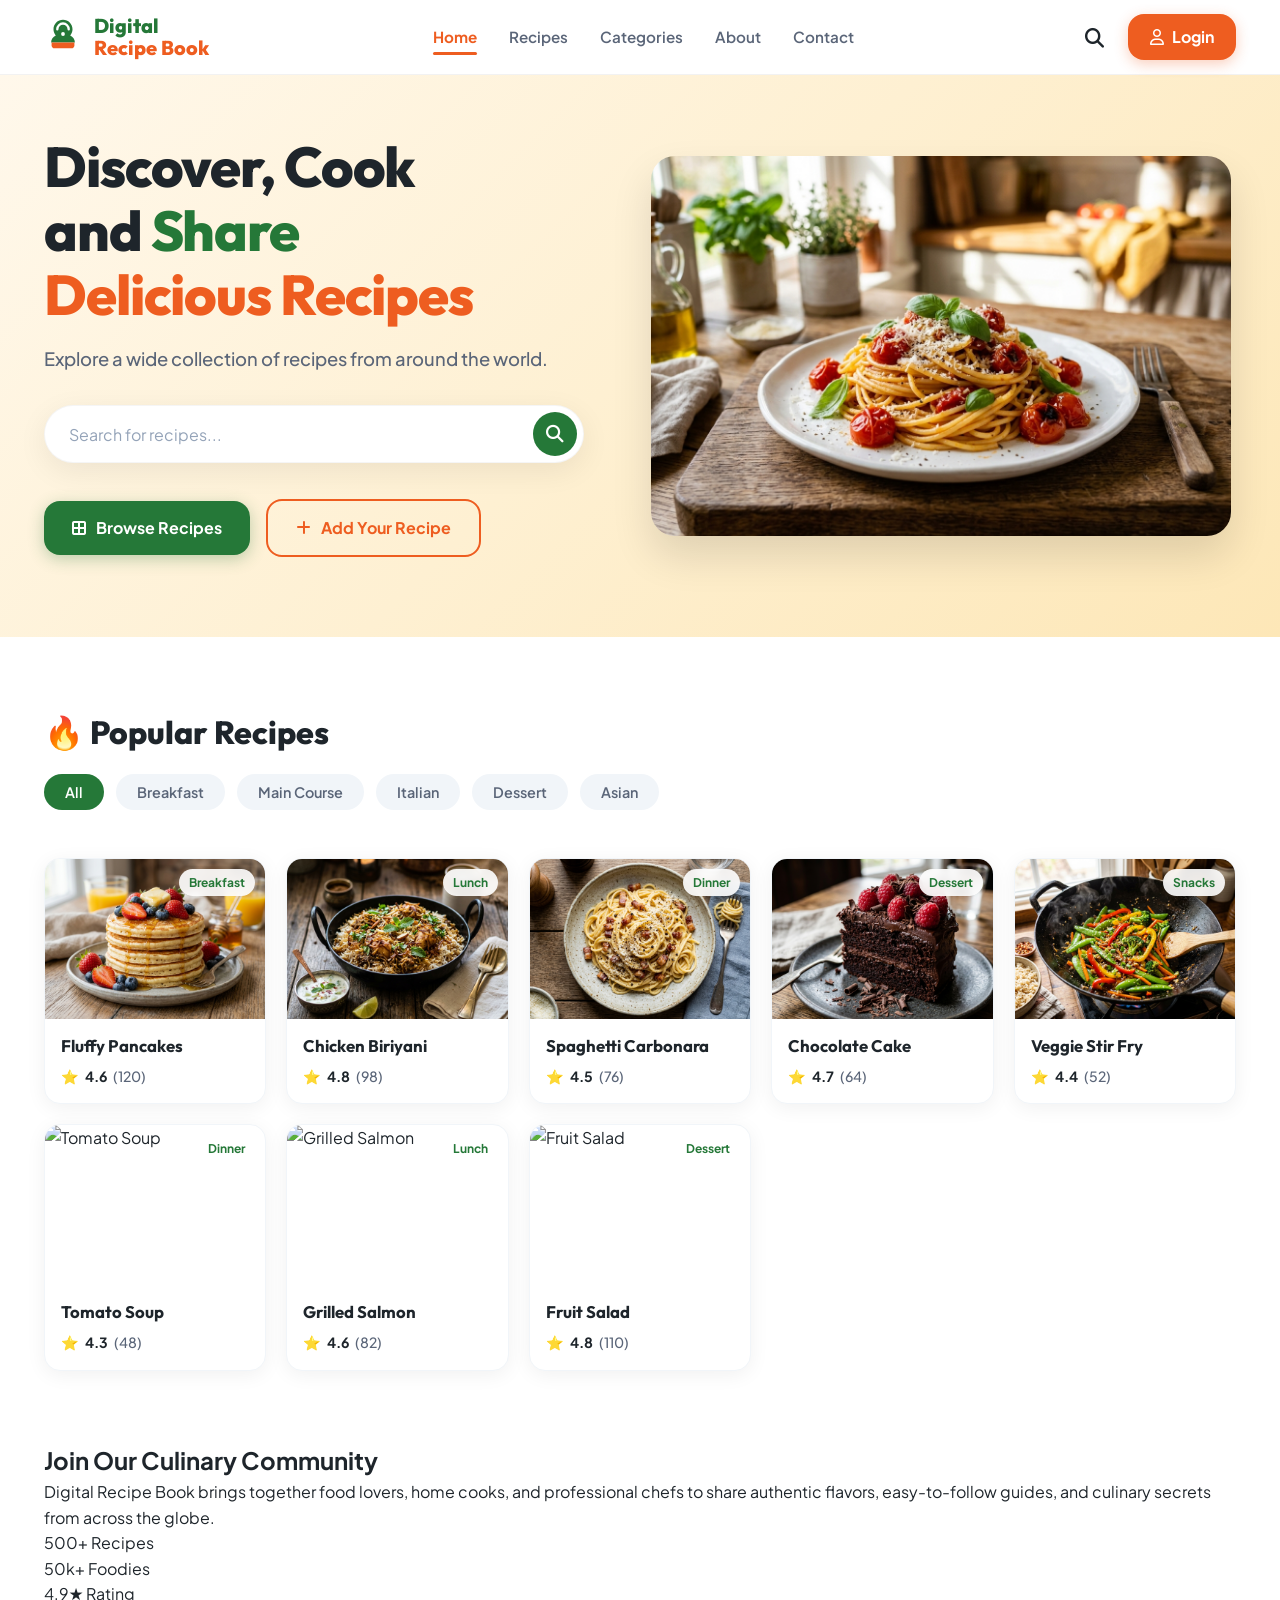
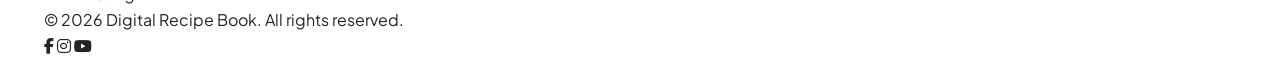
==== index.html @ 3259307a "Add recipe page" ====
<!DOCTYPE html>
<html lang="en">
<head>
    <meta charset="UTF-8">
    <meta name="viewport" content="width=device-width, initial-scale=1.0">
    <title>Digital Recipe Book - Discover, Cook & Share Recipes</title>
    
    <!-- 1. Google Fonts -->
    <link rel="preconnect" href="https://fonts.googleapis.com">
    <link rel="preconnect" href="https://fonts.gstatic.com" crossorigin>
    <link href="https://fonts.googleapis.com/css2?family=Plus+Jakarta+Sans:wght@400;600;700;800&family=Outfit:wght@600;700;800&display=swap" rel="stylesheet">
    
    <!-- 2. Font Awesome Icons -->
    <link rel="stylesheet" href="https://cdnjs.cloudflare.com/ajax/libs/font-awesome/6.4.0/css/all.min.css">
    
    <!-- 3. Stylesheet -->
    <link rel="stylesheet" href="assets/css/style.css">
    <link rel="stylesheet" href="styles.css">
</head>
<body>

    <!-- ========================================== -->
    <!-- 1. HEADER & NAVIGATION BAR               -->
    <!-- ========================================== -->
    <header class="navbar">
        <div class="container nav-container">
            <!-- Brand Logo -->
            <a href="index.html" class="brand-logo">
                <div class="logo-icon">
                    <svg viewBox="0 0 40 40" fill="none" width="38" height="38" xmlns="http://www.w3.org/2000/svg">
                        <path d="M20 5C14.4772 5 10 9.47715 10 15C10 17.5 10.9 19.8 12.4 21.5C9.5 22.8 7.5 25.6 7.5 29H32.5C32.5 25.6 30.5 22.8 27.6 21.5C29.1 19.8 30 17.5 30 15C30 9.47715 25.5228 5 20 5Z" fill="#257838"/>
                        <path d="M8 29H32V32C32 33.6569 30.6569 35 29 35H11C9.34315 35 8 33.6569 8 32V29Z" fill="#EE5D20"/>
                        <path d="M14 15C14 11.6863 16.6863 9 20 9C23.3137 9 26 11.6863 26 15" stroke="white" stroke-width="2.5" stroke-linecap="round"/>
                        <circle cx="20" cy="20" r="2" fill="white"/>
                    </svg>
                </div>
                <div class="logo-text">
                    <span class="text-green">Digital</span>
                    <span class="text-orange">Recipe Book</span>
                </div>
            </a>

            <!-- Navigation Links -->
            <nav class="nav-links" id="navLinks">
                <a href="index.html" class="nav-link active">Home</a>
                <a href="recipes.html" class="nav-link">Recipes</a>
                <a href="recipes.html" class="nav-link">Categories</a>
                <a href="about.html" class="nav-link">About</a>
                <a href="contact.html" class="nav-link">Contact</a>
            </nav>

            <!-- Navigation Buttons -->
            <div class="nav-actions">
                <button class="search-trigger-btn" id="searchTriggerBtn" title="Search">
                    <i class="fa-solid fa-magnifying-glass"></i>
                </button>
                <a href="login.html" class="login-btn" id="loginBtn">
                    <i class="fa-regular fa-user"></i>
                    <span>Login</span>
                </a>
            </div>
        </div>
    </header>

    <!-- ========================================== -->
    <!-- 2. HERO SECTION                           -->
    <!-- ========================================== -->
    <section class="hero-section" id="home">
        <div class="container hero-container">
            <!-- Left Content Area -->
            <div class="hero-content">
                <h1 class="hero-title">
                    Discover, Cook<br>
                    and <span class="highlight-green">Share</span><br>
                    <span class="highlight-orange">Delicious Recipes</span>
                </h1>
                <p class="hero-subtitle">
                    Explore a wide collection of recipes from around the world.
                </p>

                <!-- Search Input Capsule -->
                <div class="hero-search-box">
                    <input type="text" id="heroSearchInput" placeholder="Search for recipes...">
                    <button id="heroSearchBtn" aria-label="Search">
                        <i class="fa-solid fa-magnifying-glass"></i>
                    </button>
                </div>

                <!-- Call to Action Buttons -->
                <div class="hero-cta-group">
                    <a href="recipes.html" class="btn btn-primary" id="browseRecipesBtn">
                        <i class="fa-solid fa-border-all"></i>
                        <span>Browse Recipes</span>
                    </a>
                    <a href="add-recipe.html" class="btn btn-outline" id="addRecipeBtn">
                        <i class="fa-solid fa-plus"></i>
                        <span>Add Your Recipe</span>
                    </a>
                </div>
            </div>

            <!-- Right Food Image -->
            <div class="hero-image-wrapper">
                <div class="hero-image-card">
                    <img src="assets/images/hero_pasta_dish.jpg" 
                         onerror="this.onerror=null; this.src='https://images.unsplash.com/photo-1495521821757-a1efb6729352?q=80&w=1000&auto=format&fit=crop';" 
                         alt="Spaghetti Pasta" 
                         class="hero-img">
                </div>
            </div>
        </div>
    </section>

    <!-- ========================================== -->
    <!-- 3. POPULAR RECIPES GRID SECTION           -->
    <!-- ========================================== -->
    <section class="popular-recipes-section" id="recipes">
        <div class="container">
            <div class="section-header">
                <h2 class="section-title">🔥 Popular Recipes</h2>
                
                <!-- Category Filter Pills -->
                <div class="category-filters" id="categoryFilters">
                    <button class="filter-chip active" data-category="all">All</button>
                    <button class="filter-chip" data-category="Breakfast">Breakfast</button>
                    <button class="filter-chip" data-category="Main Course">Main Course</button>
                    <button class="filter-chip" data-category="Italian">Italian</button>
                    <button class="filter-chip" data-category="Dessert">Dessert</button>
                    <button class="filter-chip" data-category="Asian">Asian</button>
                </div>
            </div>

            <!-- Dynamic Recipe Cards Grid (Populated by app.js) -->
            <div class="recipes-grid" id="recipesGrid">
                <!-- Cards render here via JavaScript -->
            </div>
        </div>
    </section>

    <!-- ========================================== -->
    <!-- 4. ABOUT SECTION                           -->
    <!-- ========================================== -->
    <section class="about-section" id="about">
        <div class="container about-container">
            <h2>Join Our Culinary Community</h2>
            <p>Digital Recipe Book brings together food lovers, home cooks, and professional chefs to share authentic flavors, easy-to-follow guides, and culinary secrets from across the globe.</p>
            <div class="stats-row">
                <div class="stat-item">
                    <span class="stat-num">500+</span>
                    <span class="stat-label">Recipes</span>
                </div>
                <div class="stat-item">
                    <span class="stat-num">50k+</span>
                    <span class="stat-label">Foodies</span>
                </div>
                <div class="stat-item">
                    <span class="stat-num">4.9★</span>
                    <span class="stat-label">Rating</span>
                </div>
            </div>
        </div>
    </section>

    <!-- ========================================== -->
    <!-- 5. FOOTER SECTION                         -->
    <!-- ========================================== -->
    <footer class="footer" id="contact">
        <div class="container footer-container">
            <div class="copyright-text">
                &copy; 2026 Digital Recipe Book. All rights reserved.
            </div>
            <div class="social-links">
                <a href="#" aria-label="Facebook"><i class="fa-brands fa-facebook-f"></i></a>
                <a href="#" aria-label="Instagram"><i class="fa-brands fa-instagram"></i></a>
                <a href="#" aria-label="YouTube"><i class="fa-brands fa-youtube"></i></a>
            </div>
        </div>
    </footer>

    <!-- ========================================== -->
    <!-- 6. MODALS (POPUP WINDOWS)                 -->
    <!-- ========================================== -->
    <!-- Recipe Details Popup Modal -->
    <div class="modal-overlay" id="recipeModal">
        <div class="modal-content recipe-detail-modal">
            <button class="modal-close" id="closeRecipeModal">&times;</button>
            <div class="recipe-detail-body" id="recipeDetailBody"></div>
        </div>
    </div>

    <!-- Toast Notification Message -->
    <div class="toast" id="toast"></div>

    <!-- JavaScript File -->
    <script src="app.js"></script>
</body>
</html>
---- assets/css/style.css ----
/* ==========================================================================
   Digital Recipe Book - Master Stylesheet
   ========================================================================== */

/* Design Tokens & CSS Variables */
:root {
    --primary-green: #257838;
    --primary-green-hover: #1e622d;
    --primary-orange: #ee5d20;
    --primary-orange-hover: #d84c12;
    --text-dark: #1e252b;
    --text-muted: #5a6578;
    --bg-hero: linear-gradient(135deg, #fff8eb 0%, #fef0d2 50%, #fde7b7 100%);
    --bg-light: #f8faf9;
    --card-bg: #ffffff;
    --star-gold: #ffb800;
    --radius-sm: 8px;
    --radius-md: 16px;
    --radius-lg: 24px;
    --radius-pill: 9999px;
    --shadow-sm: 0 4px 12px rgba(0, 0, 0, 0.05);
    --shadow-md: 0 10px 25px rgba(0, 0, 0, 0.08);
    --shadow-lg: 0 20px 40px rgba(0, 0, 0, 0.12);
    --transition: all 0.3s cubic-bezier(0.4, 0, 0.2, 1);
    --font-heading: 'Outfit', sans-serif;
    --font-body: 'Plus Jakarta Sans', sans-serif;
}

/* Reset & Global Base Styles */
* {
    margin: 0;
    padding: 0;
    box-sizing: border-box;
}

html {
    scroll-behavior: smooth;
}

body {
    font-family: var(--font-body);
    background-color: var(--card-bg);
    color: var(--text-dark);
    line-height: 1.6;
    overflow-x: hidden;
}

.container {
    max-width: 1240px;
    margin: 0 auto;
    padding: 0 24px;
}

a {
    text-decoration: none;
    color: inherit;
    transition: var(--transition);
}

button {
    cursor: pointer;
    border: none;
    outline: none;
    font-family: inherit;
    transition: var(--transition);
}

/* Utility Color Classes */
.text-green { color: var(--primary-green); }
.text-orange { color: var(--primary-orange); }
.text-green-bold { color: var(--primary-green); font-weight: 800; }
.text-orange-bold { color: var(--primary-orange); font-weight: 800; }
.highlight-green { color: var(--primary-green); font-weight: 800; }
.highlight-orange { color: var(--primary-orange); font-weight: 800; }

/* ==========================================================================
   Navbar
   ========================================================================== */
.navbar {
    position: sticky;
    top: 0;
    background-color: rgba(255, 255, 255, 0.95);
    backdrop-filter: blur(12px);
    z-index: 1000;
    border-bottom: 1px solid rgba(0, 0, 0, 0.05);
    padding: 14px 0;
}

.nav-container {
    display: flex;
    align-items: center;
    justify-content: space-between;
}

.brand-logo {
    display: flex;
    align-items: center;
    gap: 12px;
}

.logo-icon svg {
    width: 38px;
    height: 38px;
}

.logo-text {
    display: flex;
    flex-direction: column;
    font-family: var(--font-heading);
    font-size: 1.25rem;
    font-weight: 800;
    line-height: 1.1;
}

.nav-links {
    display: flex;
    align-items: center;
    gap: 32px;
}

.nav-link {
    font-weight: 600;
    font-size: 0.95rem;
    color: var(--text-muted);
    position: relative;
    padding: 6px 0;
}

.nav-link:hover {
    color: var(--primary-orange);
}

.nav-link.active {
    color: var(--primary-orange);
    font-weight: 700;
}

.nav-link.active::after {
    content: '';
    position: absolute;
    bottom: 0;
    left: 0;
    width: 100%;
    height: 3px;
    background-color: var(--primary-orange);
    border-radius: var(--radius-pill);
}

.nav-actions {
    display: flex;
    align-items: center;
    gap: 16px;
}

.search-trigger-btn {
    background: none;
    font-size: 1.2rem;
    color: var(--text-dark);
    padding: 8px;
    border-radius: 50%;
}

.search-trigger-btn:hover {
    color: var(--primary-orange);
    background-color: rgba(238, 93, 32, 0.08);
}

.login-btn {
    display: flex;
    align-items: center;
    gap: 8px;
    background-color: var(--primary-orange);
    color: white;
    font-weight: 700;
    padding: 10px 22px;
    border-radius: var(--radius-md);
    box-shadow: 0 4px 14px rgba(238, 93, 32, 0.3);
}

.login-btn:hover {
    background-color: var(--primary-orange-hover);
    transform: translateY(-2px);
    box-shadow: 0 6px 18px rgba(238, 93, 32, 0.4);
}

.login-outline-btn {
    display: inline-flex;
    align-items: center;
    gap: 8px;
    background-color: transparent;
    color: var(--primary-green);
    border: 2px solid var(--primary-green);
    font-weight: 700;
    padding: 8px 20px;
    border-radius: var(--radius-pill);
    transition: var(--transition);
}

.login-outline-btn:hover {
    background-color: var(--primary-green);
    color: white;
}

.mobile-menu-toggle {
    display: none;
    background: none;
    font-size: 1.4rem;
    color: var(--text-dark);
}

/* ==========================================================================
   Hero Section
   ========================================================================== */
.hero-section {
    position: relative;
    background: var(--bg-hero);
    padding: 60px 0 80px;
    overflow: hidden;
}

.hero-bg-decorations .decor-leaf {
    position: absolute;
    font-size: 2rem;
    opacity: 0.25;
    user-select: none;
    pointer-events: none;
    animation: float 6s ease-in-out infinite alternate;
}

.decor-1 { top: 15%; left: 3%; animation-delay: 0s; }
.decor-2 { bottom: 10%; left: 45%; animation-delay: 2s; }
.decor-3 { top: 20%; right: 5%; animation-delay: 4s; }

@keyframes float {
    0% { transform: translateY(0px) rotate(0deg); }
    100% { transform: translateY(-15px) rotate(12deg); }
}

.hero-container {
    display: grid;
    grid-template-columns: 1fr 1.05fr;
    gap: 40px;
    align-items: center;
}

.hero-content {
    max-width: 540px;
}

.hero-title {
    font-family: var(--font-heading);
    font-size: 3.5rem;
    font-weight: 800;
    line-height: 1.15;
    color: var(--text-dark);
    margin-bottom: 16px;
    letter-spacing: -0.02em;
}

.hero-subtitle {
    font-size: 1.15rem;
    color: var(--text-muted);
    margin-bottom: 32px;
    font-weight: 500;
}

/* Search Box Capsule */
.hero-search-box {
    position: relative;
    display: flex;
    align-items: center;
    background: #ffffff;
    border-radius: var(--radius-pill);
    padding: 6px 6px 6px 24px;
    box-shadow: 0 8px 30px rgba(0, 0, 0, 0.07);
    margin-bottom: 36px;
    border: 1px solid rgba(0,0,0,0.04);
}

.hero-search-box input {
    width: 100%;
    border: none;
    outline: none;
    font-size: 1rem;
    font-family: inherit;
    color: var(--text-dark);
    background: transparent;
}

.hero-search-box input::placeholder {
    color: #94a3b8;
}

.hero-search-box button {
    background-color: var(--primary-green);
    color: white;
    width: 44px;
    height: 44px;
    border-radius: 50%;
    display: flex;
    align-items: center;
    justify-content: center;
    font-size: 1.1rem;
    flex-shrink: 0;
}

.hero-search-box button:hover {
    background-color: var(--primary-green-hover);
    transform: scale(1.05);
}

/* Hero CTA Buttons */
.hero-cta-group {
    display: flex;
    align-items: center;
    gap: 16px;
    flex-wrap: wrap;
}

.btn {
    display: inline-flex;
    align-items: center;
    gap: 10px;
    padding: 14px 28px;
    border-radius: var(--radius-md);
    font-weight: 700;
    font-size: 1rem;
    transition: var(--transition);
}

.btn-primary {
    background-color: var(--primary-green);
    color: white;
    box-shadow: 0 4px 16px rgba(37, 120, 56, 0.3);
}

.btn-primary:hover {
    background-color: var(--primary-green-hover);
    transform: translateY(-2px);
    box-shadow: 0 6px 20px rgba(37, 120, 56, 0.4);
}

.btn-outline {
    background-color: transparent;
    color: var(--primary-orange);
    border: 2px solid var(--primary-orange);
}

.btn-outline:hover {
    background-color: var(--primary-orange);
    color: white;
    transform: translateY(-2px);
}

/* Hero Image Card */
.hero-image-wrapper {
    position: relative;
    display: flex;
    justify-content: center;
    align-items: center;
}

.hero-image-card {
    position: relative;
    width: 100%;
    max-width: 580px;
    border-radius: var(--radius-lg);
    overflow: hidden;
    box-shadow: var(--shadow-lg);
    transition: var(--transition);
}

.hero-image-card:hover {
    transform: translateY(-6px);
}

.hero-img {
    width: 100%;
    height: 380px;
    object-fit: cover;
    display: block;
}

/* ==========================================================================
   Popular Recipes Section
   ========================================================================== */
.popular-recipes-section {
    padding: 70px 0;
    background-color: #ffffff;
}

.section-header {
    display: flex;
    flex-direction: column;
    gap: 16px;
    margin-bottom: 40px;
}

.section-title {
    font-family: var(--font-heading);
    font-size: 2rem;
    font-weight: 800;
    color: var(--text-dark);
}

.category-filters {
    display: flex;
    align-items: center;
    gap: 12px;
    overflow-x: auto;
    padding-bottom: 8px;
    scrollbar-width: none;
}

.category-filters::-webkit-scrollbar {
    display: none;
}

.filter-chip {
    padding: 8px 20px;
    border-radius: var(--radius-pill);
    background-color: #f1f5f9;
    color: var(--text-muted);
    font-weight: 600;
    font-size: 0.9rem;
    white-space: nowrap;
    border: 1px solid transparent;
}

.filter-chip:hover {
    background-color: #e2e8f0;
    color: var(--text-dark);
}

.filter-chip.active {
    background-color: var(--primary-green);
    color: white;
}

/* Recipes Grid Layout */
.recipes-grid {
    display: grid;
    grid-template-columns: repeat(5, 1fr);
    gap: 20px;
}

@media (max-width: 1200px) {
    .recipes-grid {
        grid-template-columns: repeat(3, 1fr);
    }
}

@media (max-width: 768px) {
    .recipes-grid {
        grid-template-columns: repeat(2, 1fr);
    }
}

@media (max-width: 480px) {
    .recipes-grid {
        grid-template-columns: 1fr;
    }
}

/* Recipe Card Styling */
.recipe-card {
    background-color: #ffffff;
    border-radius: var(--radius-md);
    overflow: hidden;
    box-shadow: 0 4px 20px rgba(0, 0, 0, 0.06);
    border: 1px solid #f1f5f9;
    transition: var(--transition);
    cursor: pointer;
    display: flex;
    flex-direction: column;
}

.recipe-card:hover {
    transform: translateY(-6px);
    box-shadow: 0 12px 30px rgba(0, 0, 0, 0.12);
}

.card-img-container {
    position: relative;
    width: 100%;
    height: 160px;
    overflow: hidden;
}

.card-img {
    width: 100%;
    height: 100%;
    object-fit: cover;
    transition: transform 0.5s ease;
}

.recipe-card:hover .card-img {
    transform: scale(1.08);
}

.card-badge {
    position: absolute;
    top: 10px;
    right: 10px;
    background: rgba(255, 255, 255, 0.9);
    backdrop-filter: blur(4px);
    padding: 4px 10px;
    border-radius: var(--radius-pill);
    font-size: 0.75rem;
    font-weight: 700;
    color: var(--primary-green);
}

.card-info {
    padding: 16px;
    display: flex;
    flex-direction: column;
    justify-content: space-between;
    flex-grow: 1;
}

.card-title {
    font-family: var(--font-heading);
    font-size: 1.05rem;
    font-weight: 700;
    color: var(--text-dark);
    margin-bottom: 8px;
    line-height: 1.3;
}

.card-rating {
    display: flex;
    align-items: center;
    gap: 6px;
    font-size: 0.88rem;
    font-weight: 700;
    color: var(--text-dark);
}

.star-icon {
    color: var(--star-gold);
}

.review-count {
    color: var(--text-muted);
    font-weight: 500;
}

/* ==========================================================================
   Dedicated Login Page Styles (Exact Screenshot Fidelity)
   ========================================================================== */
.login-page-body {
    background-color: #d1d5db;
    min-height: 100vh;
    display: flex;
    flex-direction: column;
}

.login-main-section {
    flex-grow: 1;
    display: flex;
    align-items: center;
    justify-content: center;
    padding: 50px 24px;
}

.login-container-wrapper {
    max-width: 1040px;
    width: 100%;
}

.login-card-grid {
    display: grid;
    grid-template-columns: 1fr 1.05fr;
    background-color: #ffffff;
    border-radius: 28px;
    overflow: hidden;
    box-shadow: 0 25px 60px rgba(0, 0, 0, 0.15);
}

/* Left Form Card */
.login-form-card {
    background-color: #f8fafc;
    padding: 44px;
    display: flex;
    flex-direction: column;
    justify-content: center;
}

.login-illustration {
    text-align: center;
    margin-bottom: 12px;
}

.illu-svg {
    width: 120px;
    height: 90px;
}

.login-header-text {
    text-align: center;
    margin-bottom: 28px;
}

.login-header-text h2 {
    font-family: var(--font-heading);
    font-size: 1.85rem;
    font-weight: 800;
    color: var(--text-dark);
}

.login-header-text p {
    color: var(--text-muted);
    font-size: 0.92rem;
}

.auth-form {
    display: flex;
    flex-direction: column;
    gap: 18px;
}

.input-field-group {
    display: flex;
    flex-direction: column;
    gap: 6px;
}

.input-field-group label {
    font-weight: 700;
    font-size: 0.85rem;
    color: var(--text-dark);
}

.input-icon-wrapper {
    position: relative;
    display: flex;
    align-items: center;
}

.input-icon {
    position: absolute;
    left: 16px;
    color: #94a3b8;
    font-size: 0.95rem;
}

.input-icon-wrapper input {
    width: 100%;
    padding: 12px 16px 12px 44px;
    border-radius: 12px;
    border: 1px solid #e2e8f0;
    background: #ffffff;
    font-family: inherit;
    font-size: 0.92rem;
    transition: var(--transition);
}

.input-icon-wrapper input:focus {
    border-color: #00a843;
    outline: none;
    box-shadow: 0 0 0 3px rgba(0, 168, 67, 0.15);
}

.password-toggle-icon {
    position: absolute;
    right: 16px;
    color: #94a3b8;
    cursor: pointer;
}

.form-options-row {
    display: flex;
    align-items: center;
    justify-content: space-between;
    font-size: 0.88rem;
    margin-top: 4px;
}

.checkbox-container {
    display: flex;
    align-items: center;
    gap: 8px;
    cursor: pointer;
    font-weight: 600;
    color: var(--text-dark);
}

.checkbox-container input {
    accent-color: #00a843;
    width: 16px;
    height: 16px;
}

.forgot-pass-link {
    font-weight: 700;
    color: #00a843;
}

.forgot-pass-link:hover {
    text-decoration: underline;
}

.btn-green-submit {
    background-color: #00a843;
    color: white;
    font-weight: 700;
    font-size: 1rem;
    padding: 14px;
    border-radius: 12px;
    box-shadow: 0 4px 14px rgba(0, 168, 67, 0.3);
    justify-content: center;
    width: 100%;
    margin-top: 6px;
}

.btn-green-submit:hover {
    background-color: #008f39;
    transform: translateY(-2px);
    box-shadow: 0 6px 18px rgba(0, 168, 67, 0.4);
}

.auth-divider {
    position: relative;
    text-align: center;
    margin: 16px 0;
}

.auth-divider::before {
    content: '';
    position: absolute;
    top: 50%;
    left: 0;
    width: 100%;
    height: 1px;
    background-color: #cbd5e1;
}

.auth-divider span {
    position: relative;
    background-color: #f8fafc;
    padding: 0 14px;
    font-size: 0.8rem;
    color: #94a3b8;
    font-weight: 600;
}

.social-login-grid {
    display: grid;
    grid-template-columns: 1fr 1fr;
    gap: 14px;
}

.social-btn {
    display: flex;
    align-items: center;
    justify-content: center;
    gap: 10px;
    background: #ffffff;
    border: 1px solid #cbd5e1;
    border-radius: 12px;
    padding: 10px;
    font-weight: 700;
    font-size: 0.88rem;
    color: var(--text-dark);
}

.social-btn:hover {
    background: #f1f5f9;
    border-color: #94a3b8;
}

.signup-prompt {
    text-align: center;
    font-size: 0.88rem;
    color: var(--text-muted);
    margin-top: 10px;
}

.create-acc-link {
    color: #00a843;
    font-weight: 700;
    margin-left: 4px;
}

.create-acc-link:hover {
    text-decoration: underline;
}

/* Right Hero Card */
.login-hero-card {
    position: relative;
    overflow: hidden;
    display: flex;
    flex-direction: column;
    justify-content: center;
    padding: 60px 48px;
    background-color: #0d131a;
    color: white;
}

.hero-card-bg-image {
    position: absolute;
    top: 0;
    right: 0;
    width: 75%;
    height: 100%;
    background-size: cover;
    background-position: center;
    opacity: 0.85;
}

.hero-card-overlay {
    position: absolute;
    top: 0;
    left: 0;
    width: 100%;
    height: 100%;
    background: linear-gradient(90deg, #0d131a 35%, rgba(13, 19, 26, 0.7) 70%, transparent 100%);
}

.chalk-decor {
    position: absolute;
    opacity: 0.7;
    pointer-events: none;
}

.chalk-chef-hat { top: 12%; left: 8%; }
.chalk-heart { top: 28%; left: 48%; }
.chalk-whisk { bottom: 15%; left: 45%; }

.hero-card-text {
    position: relative;
    z-index: 2;
    max-width: 360px;
}

.hero-slogan {
    font-family: var(--font-heading);
    font-size: 3.6rem;
    font-weight: 800;
    line-height: 1.1;
    margin-bottom: 24px;
    letter-spacing: -0.02em;
}

.slogan-orange { color: #ee5d20; }
.slogan-green { color: #00a843; }

.hero-description {
    font-size: 1.05rem;
    line-height: 1.5;
    color: #e2e8f0;
    opacity: 0.95;
    font-weight: 500;
}

/* Footer Light */
.footer-light {
    background-color: #f1f5f9;
    border-top: 1px solid #e2e8f0;
    padding: 16px 0;
}

.footer-light-container {
    display: flex;
    align-items: center;
    justify-content: space-between;
}

.footer-brand-copy {
    display: flex;
    align-items: center;
    gap: 20px;
}

.footer-logo {
    display: flex;
    align-items: center;
    gap: 8px;
    font-family: var(--font-heading);
    font-weight: 800;
    font-size: 1.1rem;
}

.footer-copy-text {
    font-size: 0.88rem;
    color: var(--text-muted);
    font-weight: 600;
}

.social-circles-row {
    display: flex;
    align-items: center;
    gap: 14px;
}

.social-circle {
    width: 38px;
    height: 38px;
    border-radius: 50%;
    display: flex;
    align-items: center;
    justify-content: center;
    color: white;
    font-size: 1.1rem;
    transition: var(--transition);
}

.social-circle:hover {
    transform: translateY(-3px) scale(1.05);
}

.facebook-bg { background-color: #1877f2; }
.instagram-bg { background: radial-gradient(circle at 30% 107%, #fdf497 0%, #fdf497 5%, #fd5949 45%,#d6249f 60%,#285AEB 90%); }
.youtube-bg { background-color: #ff0000; }
.pinterest-bg { background-color: #bd081c; }

@media (max-width: 992px) {
    .login-card-grid {
        grid-template-columns: 1fr;
    }
    .login-hero-card {
        display: none;
    }
    .footer-light-container {
        flex-direction: column;
        gap: 12px;
        text-align: center;
    }
}

/* ==========================================================================
   Search Modal & Recipe Detail Popup
   ========================================================================== */
.modal-overlay {
    position: fixed;
    inset: 0;
    background: rgba(15, 23, 42, 0.7);
    backdrop-filter: blur(8px);
    -webkit-backdrop-filter: blur(8px);
    z-index: 99999;
    display: flex;
    align-items: flex-start;
    justify-content: center;
    padding: 70px 20px 30px;
    opacity: 0;
    visibility: hidden;
    pointer-events: none;
    transition: all 0.25s cubic-bezier(0.16, 1, 0.3, 1);
}

.modal-overlay.active {
    opacity: 1;
    visibility: visible;
    pointer-events: auto;
}

.search-modal-container {
    background: #ffffff;
    width: 100%;
    max-width: 680px;
    border-radius: 20px;
    box-shadow: 0 25px 60px -15px rgba(0, 0, 0, 0.35), 0 0 0 1px rgba(0, 0, 0, 0.05);
    overflow: hidden;
    transform: translateY(-20px) scale(0.96);
    transition: transform 0.25s cubic-bezier(0.16, 1, 0.3, 1);
    display: flex;
    flex-direction: column;
    max-height: 80vh;
}

.modal-overlay.active .search-modal-container {
    transform: translateY(0) scale(1);
}

.search-modal-header {
    display: flex;
    align-items: center;
    padding: 18px 24px;
    border-bottom: 1px solid #f1f5f9;
    gap: 14px;
    background: #ffffff;
    position: relative;
}

.search-modal-icon {
    font-size: 1.3rem;
    color: #00a843;
}

.search-modal-input {
    flex: 1;
    border: none;
    outline: none;
    font-size: 1.15rem;
    font-family: inherit;
    font-weight: 600;
    color: #1e252b;
    background: transparent;
}

.search-modal-input::placeholder {
    color: #94a3b8;
    font-weight: 500;
}

.search-modal-close-btn {
    background: #f1f5f9;
    color: #64748b;
    border: none;
    border-radius: 50%;
    width: 32px;
    height: 32px;
    display: flex;
    align-items: center;
    justify-content: center;
    font-size: 1rem;
    cursor: pointer;
    transition: all 0.2s;
}

.search-modal-close-btn:hover {
    background: #fee2e2;
    color: #ef4444;
}

.search-modal-categories {
    display: flex;
    gap: 8px;
    padding: 12px 24px;
    background: #f8fafc;
    border-bottom: 1px solid #e2e8f0;
    overflow-x: auto;
    white-space: nowrap;
}

.search-tag-chip {
    padding: 5px 14px;
    border-radius: 999px;
    font-size: 0.82rem;
    font-weight: 600;
    background: #ffffff;
    color: #475569;
    border: 1px solid #cbd5e1;
    cursor: pointer;
    transition: all 0.2s;
}

.search-tag-chip:hover, .search-tag-chip.active {
    background: #00a843;
    color: white;
    border-color: #00a843;
}

.search-modal-results {
    padding: 12px 16px;
    overflow-y: auto;
    max-height: 480px;
    display: flex;
    flex-direction: column;
    gap: 8px;
}

.search-result-item {
    display: flex;
    align-items: center;
    gap: 16px;
    padding: 10px 14px;
    border-radius: 12px;
    background: #ffffff;
    border: 1px solid transparent;
    cursor: pointer;
    transition: all 0.2s;
}

.search-result-item:hover {
    background: #f0fdf4;
    border-color: #bbf7d0;
    transform: translateX(4px);
}

.search-result-thumb {
    width: 54px;
    height: 54px;
    border-radius: 10px;
    object-fit: cover;
    flex-shrink: 0;
}

.search-result-info {
    flex: 1;
    min-width: 0;
}

.search-result-title {
    font-weight: 700;
    font-size: 1rem;
    color: #1e252b;
    margin-bottom: 2px;
}

.search-result-meta {
    font-size: 0.82rem;
    color: #64748b;
    display: flex;
    align-items: center;
    gap: 10px;
}

.search-result-badge {
    background: #e0f2fe;
    color: #0369a1;
    padding: 2px 8px;
    border-radius: 6px;
    font-weight: 600;
    font-size: 0.75rem;
}

.search-result-arrow {
    color: #cbd5e1;
    font-size: 0.9rem;
    transition: transform 0.2s;
}

.search-result-item:hover .search-result-arrow {
    color: #00a843;
    transform: translateX(4px);
}

.search-no-results {
    text-align: center;
    padding: 40px 20px;
    color: #94a3b8;
}

.search-no-results i {
    font-size: 2.5rem;
    margin-bottom: 12px;
    color: #cbd5e1;
}

.search-modal-footer {
    padding: 10px 24px;
    background: #f8fafc;
    border-top: 1px solid #e2e8f0;
    display: flex;
    align-items: center;
    justify-content: space-between;
    font-size: 0.8rem;
    color: #94a3b8;
}

.search-modal-footer kbd {
    background: #ffffff;
    border: 1px solid #cbd5e1;
    border-radius: 4px;
    padding: 2px 6px;
    font-weight: 600;
    color: #475569;
}

/* Recipe Detail Modal */
.recipe-detail-modal {
    background: #ffffff;
    border-radius: 24px;
    width: 100%;
    max-width: 600px;
    max-height: 85vh;
    overflow-y: auto;
    position: relative;
    box-shadow: 0 25px 50px -12px rgba(0,0,0,0.3);
}

.modal-close {
    position: absolute;
    top: 16px;
    right: 16px;
    width: 36px;
    height: 36px;
    background: rgba(0,0,0,0.5);
    color: white;
    border-radius: 50%;
    display: flex;
    align-items: center;
    justify-content: center;
    font-size: 1.2rem;
    cursor: pointer;
    z-index: 10;
    border: none;
}

.recipe-detail-img {
    width: 100%;
    height: 260px;
    object-fit: cover;
}
---- styles.css ----
/* ==========================================================================
   Digital Recipe Book - Master Stylesheet
   ========================================================================== */

/* Design Tokens & CSS Variables */
:root {
    --primary-green: #257838;
    --primary-green-hover: #1e622d;
    --primary-orange: #ee5d20;
    --primary-orange-hover: #d84c12;
    --text-dark: #1e252b;
    --text-muted: #5a6578;
    --bg-hero: linear-gradient(135deg, #fff8eb 0%, #fef0d2 50%, #fde7b7 100%);
    --bg-light: #f8faf9;
    --card-bg: #ffffff;
    --star-gold: #ffb800;
    --radius-sm: 8px;
    --radius-md: 16px;
    --radius-lg: 24px;
    --radius-pill: 9999px;
    --shadow-sm: 0 4px 12px rgba(0, 0, 0, 0.05);
    --shadow-md: 0 10px 25px rgba(0, 0, 0, 0.08);
    --shadow-lg: 0 20px 40px rgba(0, 0, 0, 0.12);
    --transition: all 0.3s cubic-bezier(0.4, 0, 0.2, 1);
    --font-heading: 'Outfit', sans-serif;
    --font-body: 'Plus Jakarta Sans', sans-serif;
}

/* Reset & Global Base Styles */
* {
    margin: 0;
    padding: 0;
    box-sizing: border-box;
}

html {
    scroll-behavior: smooth;
}

body {
    font-family: var(--font-body);
    background-color: var(--card-bg);
    color: var(--text-dark);
    line-height: 1.6;
    overflow-x: hidden;
}

.container {
    max-width: 1240px;
    margin: 0 auto;
    padding: 0 24px;
}

a {
    text-decoration: none;
    color: inherit;
    transition: var(--transition);
}

button {
    cursor: pointer;
    border: none;
    outline: none;
    font-family: inherit;
    transition: var(--transition);
}

/* Utility Color Classes */
.text-green { color: var(--primary-green); }
.text-orange { color: var(--primary-orange); }
.text-green-bold { color: var(--primary-green); font-weight: 800; }
.text-orange-bold { color: var(--primary-orange); font-weight: 800; }
.highlight-green { color: var(--primary-green); font-weight: 800; }
.highlight-orange { color: var(--primary-orange); font-weight: 800; }

/* ==========================================================================
   Navbar
   ========================================================================== */
.navbar {
    position: sticky;
    top: 0;
    background-color: rgba(255, 255, 255, 0.95);
    backdrop-filter: blur(12px);
    z-index: 1000;
    border-bottom: 1px solid rgba(0, 0, 0, 0.05);
    padding: 14px 0;
}

.nav-container {
    display: flex;
    align-items: center;
    justify-content: space-between;
}

.brand-logo {
    display: flex;
    align-items: center;
    gap: 12px;
}

.logo-icon svg {
    width: 38px;
    height: 38px;
}

.logo-text {
    display: flex;
    flex-direction: column;
    font-family: var(--font-heading);
    font-size: 1.25rem;
    font-weight: 800;
    line-height: 1.1;
}

.nav-links {
    display: flex;
    align-items: center;
    gap: 32px;
}

.nav-link {
    font-weight: 600;
    font-size: 0.95rem;
    color: var(--text-muted);
    position: relative;
    padding: 6px 0;
}

.nav-link:hover {
    color: var(--primary-orange);
}

.nav-link.active {
    color: var(--primary-orange);
    font-weight: 700;
}

.nav-link.active::after {
    content: '';
    position: absolute;
    bottom: 0;
    left: 0;
    width: 100%;
    height: 3px;
    background-color: var(--primary-orange);
    border-radius: var(--radius-pill);
}

.nav-actions {
    display: flex;
    align-items: center;
    gap: 16px;
}

.search-trigger-btn {
    background: none;
    font-size: 1.2rem;
    color: var(--text-dark);
    padding: 8px;
    border-radius: 50%;
}

.search-trigger-btn:hover {
    color: var(--primary-orange);
    background-color: rgba(238, 93, 32, 0.08);
}

.login-btn {
    display: flex;
    align-items: center;
    gap: 8px;
    background-color: var(--primary-orange);
    color: white;
    font-weight: 700;
    padding: 10px 22px;
    border-radius: var(--radius-md);
    box-shadow: 0 4px 14px rgba(238, 93, 32, 0.3);
}

.login-btn:hover {
    background-color: var(--primary-orange-hover);
    transform: translateY(-2px);
    box-shadow: 0 6px 18px rgba(238, 93, 32, 0.4);
}

.login-outline-btn {
    display: inline-flex;
    align-items: center;
    gap: 8px;
    background-color: transparent;
    color: var(--primary-green);
    border: 2px solid var(--primary-green);
    font-weight: 700;
    padding: 8px 20px;
    border-radius: var(--radius-pill);
    transition: var(--transition);
}

.login-outline-btn:hover {
    background-color: var(--primary-green);
    color: white;
}

.mobile-menu-toggle {
    display: none;
    background: none;
    font-size: 1.4rem;
    color: var(--text-dark);
}

/* ==========================================================================
   Hero Section
   ========================================================================== */
.hero-section {
    position: relative;
    background: var(--bg-hero);
    padding: 60px 0 80px;
    overflow: hidden;
}

.hero-bg-decorations .decor-leaf {
    position: absolute;
    font-size: 2rem;
    opacity: 0.25;
    user-select: none;
    pointer-events: none;
    animation: float 6s ease-in-out infinite alternate;
}

.decor-1 { top: 15%; left: 3%; animation-delay: 0s; }
.decor-2 { bottom: 10%; left: 45%; animation-delay: 2s; }
.decor-3 { top: 20%; right: 5%; animation-delay: 4s; }

@keyframes float {
    0% { transform: translateY(0px) rotate(0deg); }
    100% { transform: translateY(-15px) rotate(12deg); }
}

.hero-container {
    display: grid;
    grid-template-columns: 1fr 1.05fr;
    gap: 40px;
    align-items: center;
}

.hero-content {
    max-width: 540px;
}

.hero-title {
    font-family: var(--font-heading);
    font-size: 3.5rem;
    font-weight: 800;
    line-height: 1.15;
    color: var(--text-dark);
    margin-bottom: 16px;
    letter-spacing: -0.02em;
}

.hero-subtitle {
    font-size: 1.15rem;
    color: var(--text-muted);
    margin-bottom: 32px;
    font-weight: 500;
}

/* Search Box Capsule */
.hero-search-box {
    position: relative;
    display: flex;
    align-items: center;
    background: #ffffff;
    border-radius: var(--radius-pill);
    padding: 6px 6px 6px 24px;
    box-shadow: 0 8px 30px rgba(0, 0, 0, 0.07);
    margin-bottom: 36px;
    border: 1px solid rgba(0,0,0,0.04);
}

.hero-search-box input {
    width: 100%;
    border: none;
    outline: none;
    font-size: 1rem;
    font-family: inherit;
    color: var(--text-dark);
    background: transparent;
}

.hero-search-box input::placeholder {
    color: #94a3b8;
}

.hero-search-box button {
    background-color: var(--primary-green);
    color: white;
    width: 44px;
    height: 44px;
    border-radius: 50%;
    display: flex;
    align-items: center;
    justify-content: center;
    font-size: 1.1rem;
    flex-shrink: 0;
}

.hero-search-box button:hover {
    background-color: var(--primary-green-hover);
    transform: scale(1.05);
}

/* Hero CTA Buttons */
.hero-cta-group {
    display: flex;
    align-items: center;
    gap: 16px;
    flex-wrap: wrap;
}

.btn {
    display: inline-flex;
    align-items: center;
    gap: 10px;
    padding: 14px 28px;
    border-radius: var(--radius-md);
    font-weight: 700;
    font-size: 1rem;
    transition: var(--transition);
}

.btn-primary {
    background-color: var(--primary-green);
    color: white;
    box-shadow: 0 4px 16px rgba(37, 120, 56, 0.3);
}

.btn-primary:hover {
    background-color: var(--primary-green-hover);
    transform: translateY(-2px);
    box-shadow: 0 6px 20px rgba(37, 120, 56, 0.4);
}

.btn-outline {
    background-color: transparent;
    color: var(--primary-orange);
    border: 2px solid var(--primary-orange);
}

.btn-outline:hover {
    background-color: var(--primary-orange);
    color: white;
    transform: translateY(-2px);
}

/* Hero Image Card */
.hero-image-wrapper {
    position: relative;
    display: flex;
    justify-content: center;
    align-items: center;
}

.hero-image-card {
    position: relative;
    width: 100%;
    max-width: 580px;
    border-radius: var(--radius-lg);
    overflow: hidden;
    box-shadow: var(--shadow-lg);
    transition: var(--transition);
}

.hero-image-card:hover {
    transform: translateY(-6px);
}

.hero-img {
    width: 100%;
    height: 380px;
    object-fit: cover;
    display: block;
}

/* ==========================================================================
   Popular Recipes Section
   ========================================================================== */
.popular-recipes-section {
    padding: 70px 0;
    background-color: #ffffff;
}

.section-header {
    display: flex;
    flex-direction: column;
    gap: 16px;
    margin-bottom: 40px;
}

.section-title {
    font-family: var(--font-heading);
    font-size: 2rem;
    font-weight: 800;
    color: var(--text-dark);
}

.category-filters {
    display: flex;
    align-items: center;
    gap: 12px;
    overflow-x: auto;
    padding-bottom: 8px;
    scrollbar-width: none;
}

.category-filters::-webkit-scrollbar {
    display: none;
}

.filter-chip {
    padding: 8px 20px;
    border-radius: var(--radius-pill);
    background-color: #f1f5f9;
    color: var(--text-muted);
    font-weight: 600;
    font-size: 0.9rem;
    white-space: nowrap;
    border: 1px solid transparent;
}

.filter-chip:hover {
    background-color: #e2e8f0;
    color: var(--text-dark);
}

.filter-chip.active {
    background-color: var(--primary-green);
    color: white;
}

/* Recipes Grid Layout */
.recipes-grid {
    display: grid;
    grid-template-columns: repeat(5, 1fr);
    gap: 20px;
}

@media (max-width: 1200px) {
    .recipes-grid {
        grid-template-columns: repeat(3, 1fr);
    }
}

@media (max-width: 768px) {
    .recipes-grid {
        grid-template-columns: repeat(2, 1fr);
    }
}

@media (max-width: 480px) {
    .recipes-grid {
        grid-template-columns: 1fr;
    }
}

/* Recipe Card Styling */
.recipe-card {
    background-color: #ffffff;
    border-radius: var(--radius-md);
    overflow: hidden;
    box-shadow: 0 4px 20px rgba(0, 0, 0, 0.06);
    border: 1px solid #f1f5f9;
    transition: var(--transition);
    cursor: pointer;
    display: flex;
    flex-direction: column;
}

.recipe-card:hover {
    transform: translateY(-6px);
    box-shadow: 0 12px 30px rgba(0, 0, 0, 0.12);
}

.card-img-container {
    position: relative;
    width: 100%;
    height: 160px;
    overflow: hidden;
}

.card-img {
    width: 100%;
    height: 100%;
    object-fit: cover;
    transition: transform 0.5s ease;
}

.recipe-card:hover .card-img {
    transform: scale(1.08);
}

.card-badge {
    position: absolute;
    top: 10px;
    right: 10px;
    background: rgba(255, 255, 255, 0.9);
    backdrop-filter: blur(4px);
    padding: 4px 10px;
    border-radius: var(--radius-pill);
    font-size: 0.75rem;
    font-weight: 700;
    color: var(--primary-green);
}

.card-info {
    padding: 16px;
    display: flex;
    flex-direction: column;
    justify-content: space-between;
    flex-grow: 1;
}

.card-title {
    font-family: var(--font-heading);
    font-size: 1.05rem;
    font-weight: 700;
    color: var(--text-dark);
    margin-bottom: 8px;
    line-height: 1.3;
}

.card-rating {
    display: flex;
    align-items: center;
    gap: 6px;
    font-size: 0.88rem;
    font-weight: 700;
    color: var(--text-dark);
}

.star-icon {
    color: var(--star-gold);
}

.review-count {
    color: var(--text-muted);
    font-weight: 500;
}

/* ==========================================================================
   Dedicated Login Page Styles (Exact Screenshot Fidelity)
   ========================================================================== */
.login-page-body {
    background-color: #d1d5db;
    min-height: 100vh;
    display: flex;
    flex-direction: column;
}

.login-main-section {
    flex-grow: 1;
    display: flex;
    align-items: center;
    justify-content: center;
    padding: 50px 24px;
}

.login-container-wrapper {
    max-width: 1040px;
    width: 100%;
}

.login-card-grid {
    display: grid;
    grid-template-columns: 1fr 1.05fr;
    background-color: #ffffff;
    border-radius: 28px;
    overflow: hidden;
    box-shadow: 0 25px 60px rgba(0, 0, 0, 0.15);
}

/* Left Form Card */
.login-form-card {
    background-color: #f8fafc;
    padding: 44px;
    display: flex;
    flex-direction: column;
    justify-content: center;
}

.login-illustration {
    text-align: center;
    margin-bottom: 12px;
}

.illu-svg {
    width: 120px;
    height: 90px;
}

.login-header-text {
    text-align: center;
    margin-bottom: 28px;
}

.login-header-text h2 {
    font-family: var(--font-heading);
    font-size: 1.85rem;
    font-weight: 800;
    color: var(--text-dark);
}

.login-header-text p {
    color: var(--text-muted);
    font-size: 0.92rem;
}

.auth-form {
    display: flex;
    flex-direction: column;
    gap: 18px;
}

.input-field-group {
    display: flex;
    flex-direction: column;
    gap: 6px;
}

.input-field-group label {
    font-weight: 700;
    font-size: 0.85rem;
    color: var(--text-dark);
}

.input-icon-wrapper {
    position: relative;
    display: flex;
    align-items: center;
}

.input-icon {
    position: absolute;
    left: 16px;
    color: #94a3b8;
    font-size: 0.95rem;
}

.input-icon-wrapper input {
    width: 100%;
    padding: 12px 16px 12px 44px;
    border-radius: 12px;
    border: 1px solid #e2e8f0;
    background: #ffffff;
    font-family: inherit;
    font-size: 0.92rem;
    transition: var(--transition);
}

.input-icon-wrapper input:focus {
    border-color: #00a843;
    outline: none;
    box-shadow: 0 0 0 3px rgba(0, 168, 67, 0.15);
}

.password-toggle-icon {
    position: absolute;
    right: 16px;
    color: #94a3b8;
    cursor: pointer;
}

.form-options-row {
    display: flex;
    align-items: center;
    justify-content: space-between;
    font-size: 0.88rem;
    margin-top: 4px;
}

.checkbox-container {
    display: flex;
    align-items: center;
    gap: 8px;
    cursor: pointer;
    font-weight: 600;
    color: var(--text-dark);
}

.checkbox-container input {
    accent-color: #00a843;
    width: 16px;
    height: 16px;
}

.forgot-pass-link {
    font-weight: 700;
    color: #00a843;
}

.forgot-pass-link:hover {
    text-decoration: underline;
}

.btn-green-submit {
    background-color: #00a843;
    color: white;
    font-weight: 700;
    font-size: 1rem;
    padding: 14px;
    border-radius: 12px;
    box-shadow: 0 4px 14px rgba(0, 168, 67, 0.3);
    justify-content: center;
    width: 100%;
    margin-top: 6px;
}

.btn-green-submit:hover {
    background-color: #008f39;
    transform: translateY(-2px);
    box-shadow: 0 6px 18px rgba(0, 168, 67, 0.4);
}

.auth-divider {
    position: relative;
    text-align: center;
    margin: 16px 0;
}

.auth-divider::before {
    content: '';
    position: absolute;
    top: 50%;
    left: 0;
    width: 100%;
    height: 1px;
    background-color: #cbd5e1;
}

.auth-divider span {
    position: relative;
    background-color: #f8fafc;
    padding: 0 14px;
    font-size: 0.8rem;
    color: #94a3b8;
    font-weight: 600;
}

.social-login-grid {
    display: grid;
    grid-template-columns: 1fr 1fr;
    gap: 14px;
}

.social-btn {
    display: flex;
    align-items: center;
    justify-content: center;
    gap: 10px;
    background: #ffffff;
    border: 1px solid #cbd5e1;
    border-radius: 12px;
    padding: 10px;
    font-weight: 700;
    font-size: 0.88rem;
    color: var(--text-dark);
}

.social-btn:hover {
    background: #f1f5f9;
    border-color: #94a3b8;
}

.signup-prompt {
    text-align: center;
    font-size: 0.88rem;
    color: var(--text-muted);
    margin-top: 10px;
}

.create-acc-link {
    color: #00a843;
    font-weight: 700;
    margin-left: 4px;
}

.create-acc-link:hover {
    text-decoration: underline;
}

/* Right Hero Card */
.login-hero-card {
    position: relative;
    overflow: hidden;
    display: flex;
    flex-direction: column;
    justify-content: center;
    padding: 60px 48px;
    background-color: #0d131a;
    color: white;
}

.hero-card-bg-image {
    position: absolute;
    top: 0;
    right: 0;
    width: 75%;
    height: 100%;
    background-size: cover;
    background-position: center;
    opacity: 0.85;
}

.hero-card-overlay {
    position: absolute;
    top: 0;
    left: 0;
    width: 100%;
    height: 100%;
    background: linear-gradient(90deg, #0d131a 35%, rgba(13, 19, 26, 0.7) 70%, transparent 100%);
}

.chalk-decor {
    position: absolute;
    opacity: 0.7;
    pointer-events: none;
}

.chalk-chef-hat { top: 12%; left: 8%; }
.chalk-heart { top: 28%; left: 48%; }
.chalk-whisk { bottom: 15%; left: 45%; }

.hero-card-text {
    position: relative;
    z-index: 2;
    max-width: 360px;
}

.hero-slogan {
    font-family: var(--font-heading);
    font-size: 3.6rem;
    font-weight: 800;
    line-height: 1.1;
    margin-bottom: 24px;
    letter-spacing: -0.02em;
}

.slogan-orange { color: #ee5d20; }
.slogan-green { color: #00a843; }

.hero-description {
    font-size: 1.05rem;
    line-height: 1.5;
    color: #e2e8f0;
    opacity: 0.95;
    font-weight: 500;
}

/* Footer Light */
.footer-light {
    background-color: #f1f5f9;
    border-top: 1px solid #e2e8f0;
    padding: 16px 0;
}

.footer-light-container {
    display: flex;
    align-items: center;
    justify-content: space-between;
}

.footer-brand-copy {
    display: flex;
    align-items: center;
    gap: 20px;
}

.footer-logo {
    display: flex;
    align-items: center;
    gap: 8px;
    font-family: var(--font-heading);
    font-weight: 800;
    font-size: 1.1rem;
}

.footer-copy-text {
    font-size: 0.88rem;
    color: var(--text-muted);
    font-weight: 600;
}

.social-circles-row {
    display: flex;
    align-items: center;
    gap: 14px;
}

.social-circle {
    width: 38px;
    height: 38px;
    border-radius: 50%;
    display: flex;
    align-items: center;
    justify-content: center;
    color: white;
    font-size: 1.1rem;
    transition: var(--transition);
}

.social-circle:hover {
    transform: translateY(-3px) scale(1.05);
}

.facebook-bg { background-color: #1877f2; }
.instagram-bg { background: radial-gradient(circle at 30% 107%, #fdf497 0%, #fdf497 5%, #fd5949 45%,#d6249f 60%,#285AEB 90%); }
.youtube-bg { background-color: #ff0000; }
.pinterest-bg { background-color: #bd081c; }

@media (max-width: 992px) {
    .login-card-grid {
        grid-template-columns: 1fr;
    }
    .login-hero-card {
        display: none;
    }
    .footer-light-container {
        flex-direction: column;
        gap: 12px;
        text-align: center;
    }
}

/* ==========================================================================
   Search Modal & Recipe Detail Popup
   ========================================================================== */
.modal-overlay {
    position: fixed;
    inset: 0;
    background: rgba(15, 23, 42, 0.7);
    backdrop-filter: blur(8px);
    -webkit-backdrop-filter: blur(8px);
    z-index: 99999;
    display: flex;
    align-items: flex-start;
    justify-content: center;
    padding: 70px 20px 30px;
    opacity: 0;
    visibility: hidden;
    pointer-events: none;
    transition: all 0.25s cubic-bezier(0.16, 1, 0.3, 1);
}

.modal-overlay.active {
    opacity: 1;
    visibility: visible;
    pointer-events: auto;
}

.search-modal-container {
    background: #ffffff;
    width: 100%;
    max-width: 680px;
    border-radius: 20px;
    box-shadow: 0 25px 60px -15px rgba(0, 0, 0, 0.35), 0 0 0 1px rgba(0, 0, 0, 0.05);
    overflow: hidden;
    transform: translateY(-20px) scale(0.96);
    transition: transform 0.25s cubic-bezier(0.16, 1, 0.3, 1);
    display: flex;
    flex-direction: column;
    max-height: 80vh;
}

.modal-overlay.active .search-modal-container {
    transform: translateY(0) scale(1);
}

.search-modal-header {
    display: flex;
    align-items: center;
    padding: 18px 24px;
    border-bottom: 1px solid #f1f5f9;
    gap: 14px;
    background: #ffffff;
    position: relative;
}

.search-modal-icon {
    font-size: 1.3rem;
    color: #00a843;
}

.search-modal-input {
    flex: 1;
    border: none;
    outline: none;
    font-size: 1.15rem;
    font-family: inherit;
    font-weight: 600;
    color: #1e252b;
    background: transparent;
}

.search-modal-input::placeholder {
    color: #94a3b8;
    font-weight: 500;
}

.search-modal-close-btn {
    background: #f1f5f9;
    color: #64748b;
    border: none;
    border-radius: 50%;
    width: 32px;
    height: 32px;
    display: flex;
    align-items: center;
    justify-content: center;
    font-size: 1rem;
    cursor: pointer;
    transition: all 0.2s;
}

.search-modal-close-btn:hover {
    background: #fee2e2;
    color: #ef4444;
}

.search-modal-categories {
    display: flex;
    gap: 8px;
    padding: 12px 24px;
    background: #f8fafc;
    border-bottom: 1px solid #e2e8f0;
    overflow-x: auto;
    white-space: nowrap;
}

.search-tag-chip {
    padding: 5px 14px;
    border-radius: 999px;
    font-size: 0.82rem;
    font-weight: 600;
    background: #ffffff;
    color: #475569;
    border: 1px solid #cbd5e1;
    cursor: pointer;
    transition: all 0.2s;
}

.search-tag-chip:hover, .search-tag-chip.active {
    background: #00a843;
    color: white;
    border-color: #00a843;
}

.search-modal-results {
    padding: 12px 16px;
    overflow-y: auto;
    max-height: 480px;
    display: flex;
    flex-direction: column;
    gap: 8px;
}

.search-result-item {
    display: flex;
    align-items: center;
    gap: 16px;
    padding: 10px 14px;
    border-radius: 12px;
    background: #ffffff;
    border: 1px solid transparent;
    cursor: pointer;
    transition: all 0.2s;
}

.search-result-item:hover {
    background: #f0fdf4;
    border-color: #bbf7d0;
    transform: translateX(4px);
}

.search-result-thumb {
    width: 54px;
    height: 54px;
    border-radius: 10px;
    object-fit: cover;
    flex-shrink: 0;
}

.search-result-info {
    flex: 1;
    min-width: 0;
}

.search-result-title {
    font-weight: 700;
    font-size: 1rem;
    color: #1e252b;
    margin-bottom: 2px;
}

.search-result-meta {
    font-size: 0.82rem;
    color: #64748b;
    display: flex;
    align-items: center;
    gap: 10px;
}

.search-result-badge {
    background: #e0f2fe;
    color: #0369a1;
    padding: 2px 8px;
    border-radius: 6px;
    font-weight: 600;
    font-size: 0.75rem;
}

.search-result-arrow {
    color: #cbd5e1;
    font-size: 0.9rem;
    transition: transform 0.2s;
}

.search-result-item:hover .search-result-arrow {
    color: #00a843;
    transform: translateX(4px);
}

.search-no-results {
    text-align: center;
    padding: 40px 20px;
    color: #94a3b8;
}

.search-no-results i {
    font-size: 2.5rem;
    margin-bottom: 12px;
    color: #cbd5e1;
}

.search-modal-footer {
    padding: 10px 24px;
    background: #f8fafc;
    border-top: 1px solid #e2e8f0;
    display: flex;
    align-items: center;
    justify-content: space-between;
    font-size: 0.8rem;
    color: #94a3b8;
}

.search-modal-footer kbd {
    background: #ffffff;
    border: 1px solid #cbd5e1;
    border-radius: 4px;
    padding: 2px 6px;
    font-weight: 600;
    color: #475569;
}

/* Recipe Detail Modal */
.recipe-detail-modal {
    background: #ffffff;
    border-radius: 24px;
    width: 100%;
    max-width: 600px;
    max-height: 85vh;
    overflow-y: auto;
    position: relative;
    box-shadow: 0 25px 50px -12px rgba(0,0,0,0.3);
}

.modal-close {
    position: absolute;
    top: 16px;
    right: 16px;
    width: 36px;
    height: 36px;
    background: rgba(0,0,0,0.5);
    color: white;
    border-radius: 50%;
    display: flex;
    align-items: center;
    justify-content: center;
    font-size: 1.2rem;
    cursor: pointer;
    z-index: 10;
    border: none;
}

.recipe-detail-img {
    width: 100%;
    height: 260px;
    object-fit: cover;
}
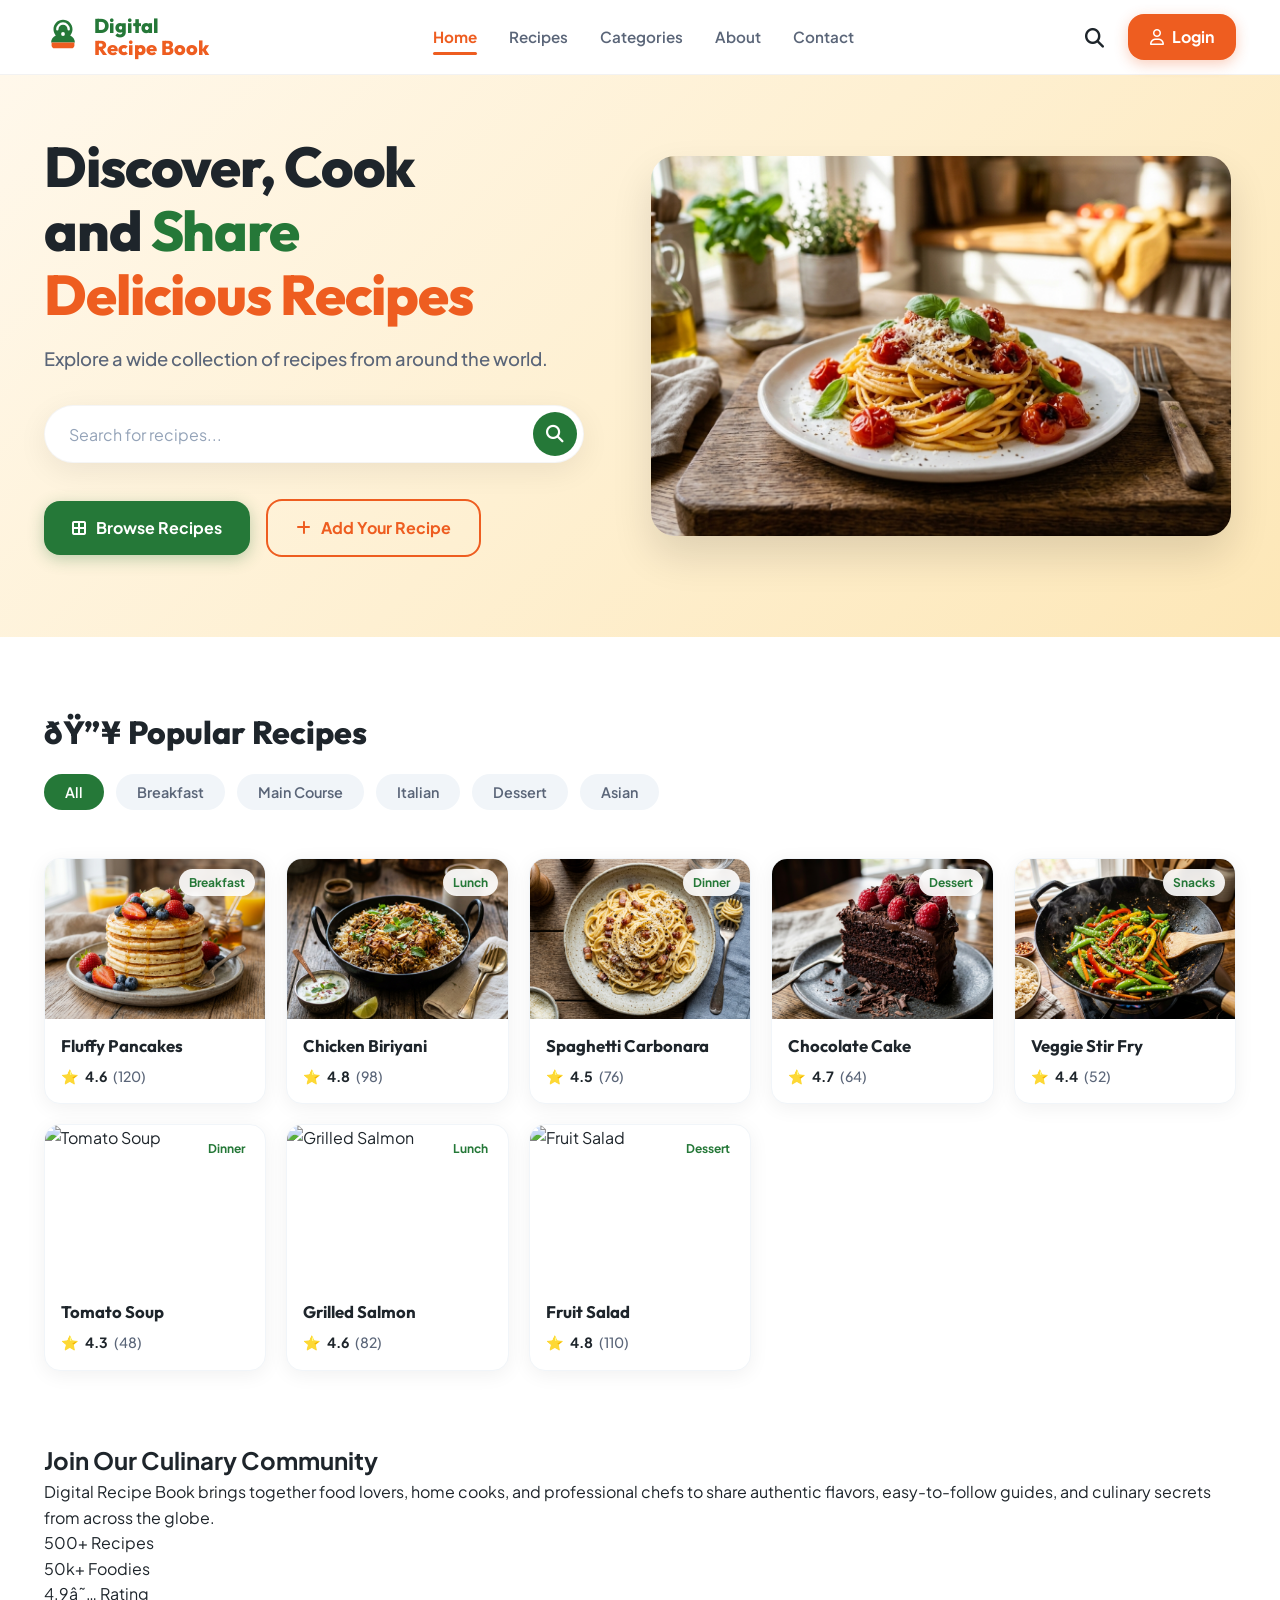
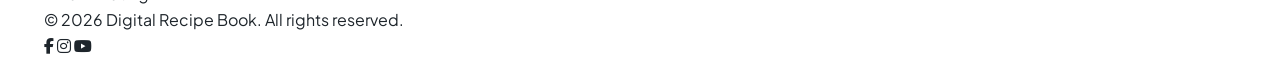
==== commit e439b0cc: "Convert recipes to dynamic page" ====
--- a/index.html
+++ b/index.html
@@ -5,26 +5,26 @@
     <meta name="viewport" content="width=device-width, initial-scale=1.0">
     <title>Digital Recipe Book - Discover, Cook & Share Recipes</title>
     
-    <!-- 1. Google Fonts -->
+    
     <link rel="preconnect" href="https://fonts.googleapis.com">
     <link rel="preconnect" href="https://fonts.gstatic.com" crossorigin>
     <link href="https://fonts.googleapis.com/css2?family=Plus+Jakarta+Sans:wght@400;600;700;800&family=Outfit:wght@600;700;800&display=swap" rel="stylesheet">
     
-    <!-- 2. Font Awesome Icons -->
+    
     <link rel="stylesheet" href="https://cdnjs.cloudflare.com/ajax/libs/font-awesome/6.4.0/css/all.min.css">
     
-    <!-- 3. Stylesheet -->
+    
     <link rel="stylesheet" href="assets/css/style.css">
     <link rel="stylesheet" href="styles.css">
 </head>
 <body>
 
-    <!-- ========================================== -->
-    <!-- 1. HEADER & NAVIGATION BAR               -->
-    <!-- ========================================== -->
+    
+    
+    
     <header class="navbar">
         <div class="container nav-container">
-            <!-- Brand Logo -->
+            
             <a href="index.html" class="brand-logo">
                 <div class="logo-icon">
                     <svg viewBox="0 0 40 40" fill="none" width="38" height="38" xmlns="http://www.w3.org/2000/svg">
@@ -40,16 +40,16 @@
                 </div>
             </a>
 
-            <!-- Navigation Links -->
+            
             <nav class="nav-links" id="navLinks">
                 <a href="index.html" class="nav-link active">Home</a>
-                <a href="recipes.html" class="nav-link">Recipes</a>
-                <a href="recipes.html" class="nav-link">Categories</a>
+                <a href="recipes.php" class="nav-link">Recipes</a>
+                <a href="recipes.php" class="nav-link">Categories</a>
                 <a href="about.html" class="nav-link">About</a>
                 <a href="contact.html" class="nav-link">Contact</a>
             </nav>
 
-            <!-- Navigation Buttons -->
+            
             <div class="nav-actions">
                 <button class="search-trigger-btn" id="searchTriggerBtn" title="Search">
                     <i class="fa-solid fa-magnifying-glass"></i>
@@ -62,12 +62,12 @@
         </div>
     </header>
 
-    <!-- ========================================== -->
-    <!-- 2. HERO SECTION                           -->
-    <!-- ========================================== -->
+    
+    
+    
     <section class="hero-section" id="home">
         <div class="container hero-container">
-            <!-- Left Content Area -->
+            
             <div class="hero-content">
                 <h1 class="hero-title">
                     Discover, Cook<br>
@@ -78,7 +78,7 @@
                     Explore a wide collection of recipes from around the world.
                 </p>
 
-                <!-- Search Input Capsule -->
+                
                 <div class="hero-search-box">
                     <input type="text" id="heroSearchInput" placeholder="Search for recipes...">
                     <button id="heroSearchBtn" aria-label="Search">
@@ -86,9 +86,9 @@
                     </button>
                 </div>
 
-                <!-- Call to Action Buttons -->
+                
                 <div class="hero-cta-group">
-                    <a href="recipes.html" class="btn btn-primary" id="browseRecipesBtn">
+                    <a href="recipes.php" class="btn btn-primary" id="browseRecipesBtn">
                         <i class="fa-solid fa-border-all"></i>
                         <span>Browse Recipes</span>
                     </a>
@@ -99,7 +99,7 @@
                 </div>
             </div>
 
-            <!-- Right Food Image -->
+            
             <div class="hero-image-wrapper">
                 <div class="hero-image-card">
                     <img src="assets/images/hero_pasta_dish.jpg" 
@@ -111,15 +111,15 @@
         </div>
     </section>
 
-    <!-- ========================================== -->
-    <!-- 3. POPULAR RECIPES GRID SECTION           -->
-    <!-- ========================================== -->
+    
+    
+    
     <section class="popular-recipes-section" id="recipes">
         <div class="container">
             <div class="section-header">
-                <h2 class="section-title">🔥 Popular Recipes</h2>
+                <h2 class="section-title">ðŸ”¥ Popular Recipes</h2>
                 
-                <!-- Category Filter Pills -->
+                
                 <div class="category-filters" id="categoryFilters">
                     <button class="filter-chip active" data-category="all">All</button>
                     <button class="filter-chip" data-category="Breakfast">Breakfast</button>
@@ -130,16 +130,16 @@
                 </div>
             </div>
 
-            <!-- Dynamic Recipe Cards Grid (Populated by app.js) -->
+            
             <div class="recipes-grid" id="recipesGrid">
-                <!-- Cards render here via JavaScript -->
+                
             </div>
         </div>
     </section>
 
-    <!-- ========================================== -->
-    <!-- 4. ABOUT SECTION                           -->
-    <!-- ========================================== -->
+    
+    
+    
     <section class="about-section" id="about">
         <div class="container about-container">
             <h2>Join Our Culinary Community</h2>
@@ -154,16 +154,16 @@
                     <span class="stat-label">Foodies</span>
                 </div>
                 <div class="stat-item">
-                    <span class="stat-num">4.9★</span>
+                    <span class="stat-num">4.9â˜…</span>
                     <span class="stat-label">Rating</span>
                 </div>
             </div>
         </div>
     </section>
 
-    <!-- ========================================== -->
-    <!-- 5. FOOTER SECTION                         -->
-    <!-- ========================================== -->
+    
+    
+    
     <footer class="footer" id="contact">
         <div class="container footer-container">
             <div class="copyright-text">
@@ -177,10 +177,10 @@
         </div>
     </footer>
 
-    <!-- ========================================== -->
-    <!-- 6. MODALS (POPUP WINDOWS)                 -->
-    <!-- ========================================== -->
-    <!-- Recipe Details Popup Modal -->
+    
+    
+    
+    
     <div class="modal-overlay" id="recipeModal">
         <div class="modal-content recipe-detail-modal">
             <button class="modal-close" id="closeRecipeModal">&times;</button>
@@ -188,10 +188,10 @@
         </div>
     </div>
 
-    <!-- Toast Notification Message -->
+    
     <div class="toast" id="toast"></div>
 
-    <!-- JavaScript File -->
+    
     <script src="app.js"></script>
 </body>
 </html>
--- a/assets/css/style.css
+++ b/assets/css/style.css
@@ -1,8 +1,6 @@
-/* ==========================================================================
-   Digital Recipe Book - Master Stylesheet
-   ========================================================================== */
-
-/* Design Tokens & CSS Variables */
+
+
+
 :root {
     --primary-green: #257838;
     --primary-green-hover: #1e622d;
@@ -26,7 +24,7 @@
     --font-body: 'Plus Jakarta Sans', sans-serif;
 }
 
-/* Reset & Global Base Styles */
+
 * {
     margin: 0;
     padding: 0;
@@ -65,7 +63,7 @@
     transition: var(--transition);
 }
 
-/* Utility Color Classes */
+
 .text-green { color: var(--primary-green); }
 .text-orange { color: var(--primary-orange); }
 .text-green-bold { color: var(--primary-green); font-weight: 800; }
@@ -73,9 +71,7 @@
 .highlight-green { color: var(--primary-green); font-weight: 800; }
 .highlight-orange { color: var(--primary-orange); font-weight: 800; }
 
-/* ==========================================================================
-   Navbar
-   ========================================================================== */
+
 .navbar {
     position: sticky;
     top: 0;
@@ -208,9 +204,7 @@
     color: var(--text-dark);
 }
 
-/* ==========================================================================
-   Hero Section
-   ========================================================================== */
+
 .hero-section {
     position: relative;
     background: var(--bg-hero);
@@ -264,7 +258,7 @@
     font-weight: 500;
 }
 
-/* Search Box Capsule */
+
 .hero-search-box {
     position: relative;
     display: flex;
@@ -309,7 +303,7 @@
     transform: scale(1.05);
 }
 
-/* Hero CTA Buttons */
+
 .hero-cta-group {
     display: flex;
     align-items: center;
@@ -352,7 +346,7 @@
     transform: translateY(-2px);
 }
 
-/* Hero Image Card */
+
 .hero-image-wrapper {
     position: relative;
     display: flex;
@@ -381,9 +375,7 @@
     display: block;
 }
 
-/* ==========================================================================
-   Popular Recipes Section
-   ========================================================================== */
+
 .popular-recipes-section {
     padding: 70px 0;
     background-color: #ffffff;
@@ -437,7 +429,7 @@
     color: white;
 }
 
-/* Recipes Grid Layout */
+
 .recipes-grid {
     display: grid;
     grid-template-columns: repeat(5, 1fr);
@@ -462,7 +454,7 @@
     }
 }
 
-/* Recipe Card Styling */
+
 .recipe-card {
     background-color: #ffffff;
     border-radius: var(--radius-md);
@@ -546,9 +538,7 @@
     font-weight: 500;
 }
 
-/* ==========================================================================
-   Dedicated Login Page Styles (Exact Screenshot Fidelity)
-   ========================================================================== */
+
 .login-page-body {
     background-color: #d1d5db;
     min-height: 100vh;
@@ -578,7 +568,7 @@
     box-shadow: 0 25px 60px rgba(0, 0, 0, 0.15);
 }
 
-/* Left Form Card */
+
 .login-form-card {
     background-color: #f8fafc;
     padding: 44px;
@@ -787,7 +777,7 @@
     text-decoration: underline;
 }
 
-/* Right Hero Card */
+
 .login-hero-card {
     position: relative;
     overflow: hidden;
@@ -855,7 +845,7 @@
     font-weight: 500;
 }
 
-/* Footer Light */
+
 .footer-light {
     background-color: #f1f5f9;
     border-top: 1px solid #e2e8f0;
@@ -930,9 +920,7 @@
     }
 }
 
-/* ==========================================================================
-   Search Modal & Recipe Detail Popup
-   ========================================================================== */
+
 .modal-overlay {
     position: fixed;
     inset: 0;
@@ -1160,7 +1148,7 @@
     color: #475569;
 }
 
-/* Recipe Detail Modal */
+
 .recipe-detail-modal {
     background: #ffffff;
     border-radius: 24px;
--- a/styles.css
+++ b/styles.css
@@ -1,8 +1,6 @@
-/* ==========================================================================
-   Digital Recipe Book - Master Stylesheet
-   ========================================================================== */
-
-/* Design Tokens & CSS Variables */
+
+
+
 :root {
     --primary-green: #257838;
     --primary-green-hover: #1e622d;
@@ -26,7 +24,7 @@
     --font-body: 'Plus Jakarta Sans', sans-serif;
 }
 
-/* Reset & Global Base Styles */
+
 * {
     margin: 0;
     padding: 0;
@@ -65,7 +63,7 @@
     transition: var(--transition);
 }
 
-/* Utility Color Classes */
+
 .text-green { color: var(--primary-green); }
 .text-orange { color: var(--primary-orange); }
 .text-green-bold { color: var(--primary-green); font-weight: 800; }
@@ -73,9 +71,7 @@
 .highlight-green { color: var(--primary-green); font-weight: 800; }
 .highlight-orange { color: var(--primary-orange); font-weight: 800; }
 
-/* ==========================================================================
-   Navbar
-   ========================================================================== */
+
 .navbar {
     position: sticky;
     top: 0;
@@ -208,9 +204,7 @@
     color: var(--text-dark);
 }
 
-/* ==========================================================================
-   Hero Section
-   ========================================================================== */
+
 .hero-section {
     position: relative;
     background: var(--bg-hero);
@@ -264,7 +258,7 @@
     font-weight: 500;
 }
 
-/* Search Box Capsule */
+
 .hero-search-box {
     position: relative;
     display: flex;
@@ -309,7 +303,7 @@
     transform: scale(1.05);
 }
 
-/* Hero CTA Buttons */
+
 .hero-cta-group {
     display: flex;
     align-items: center;
@@ -352,7 +346,7 @@
     transform: translateY(-2px);
 }
 
-/* Hero Image Card */
+
 .hero-image-wrapper {
     position: relative;
     display: flex;
@@ -381,9 +375,7 @@
     display: block;
 }
 
-/* ==========================================================================
-   Popular Recipes Section
-   ========================================================================== */
+
 .popular-recipes-section {
     padding: 70px 0;
     background-color: #ffffff;
@@ -437,7 +429,7 @@
     color: white;
 }
 
-/* Recipes Grid Layout */
+
 .recipes-grid {
     display: grid;
     grid-template-columns: repeat(5, 1fr);
@@ -462,7 +454,7 @@
     }
 }
 
-/* Recipe Card Styling */
+
 .recipe-card {
     background-color: #ffffff;
     border-radius: var(--radius-md);
@@ -546,9 +538,7 @@
     font-weight: 500;
 }
 
-/* ==========================================================================
-   Dedicated Login Page Styles (Exact Screenshot Fidelity)
-   ========================================================================== */
+
 .login-page-body {
     background-color: #d1d5db;
     min-height: 100vh;
@@ -578,7 +568,7 @@
     box-shadow: 0 25px 60px rgba(0, 0, 0, 0.15);
 }
 
-/* Left Form Card */
+
 .login-form-card {
     background-color: #f8fafc;
     padding: 44px;
@@ -787,7 +777,7 @@
     text-decoration: underline;
 }
 
-/* Right Hero Card */
+
 .login-hero-card {
     position: relative;
     overflow: hidden;
@@ -855,7 +845,7 @@
     font-weight: 500;
 }
 
-/* Footer Light */
+
 .footer-light {
     background-color: #f1f5f9;
     border-top: 1px solid #e2e8f0;
@@ -930,9 +920,7 @@
     }
 }
 
-/* ==========================================================================
-   Search Modal & Recipe Detail Popup
-   ========================================================================== */
+
 .modal-overlay {
     position: fixed;
     inset: 0;
@@ -1160,7 +1148,7 @@
     color: #475569;
 }
 
-/* Recipe Detail Modal */
+
 .recipe-detail-modal {
     background: #ffffff;
     border-radius: 24px;
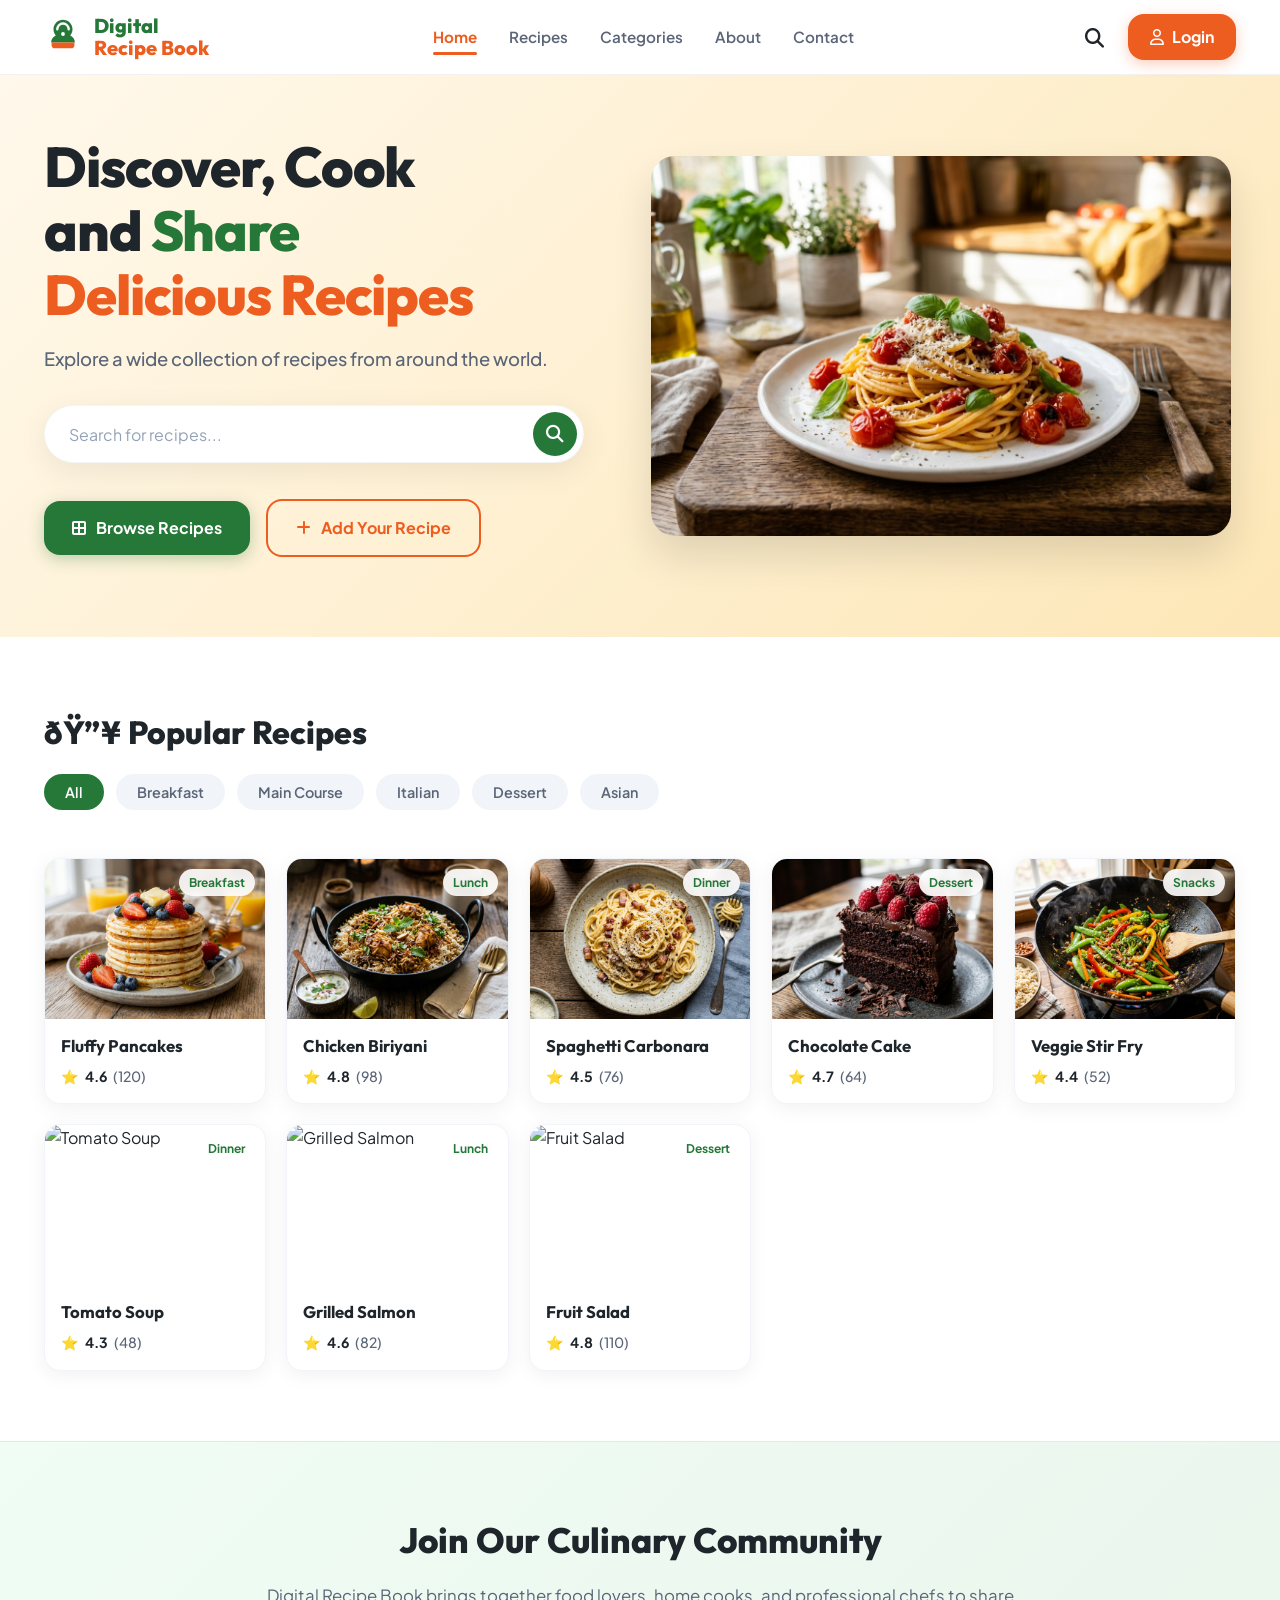
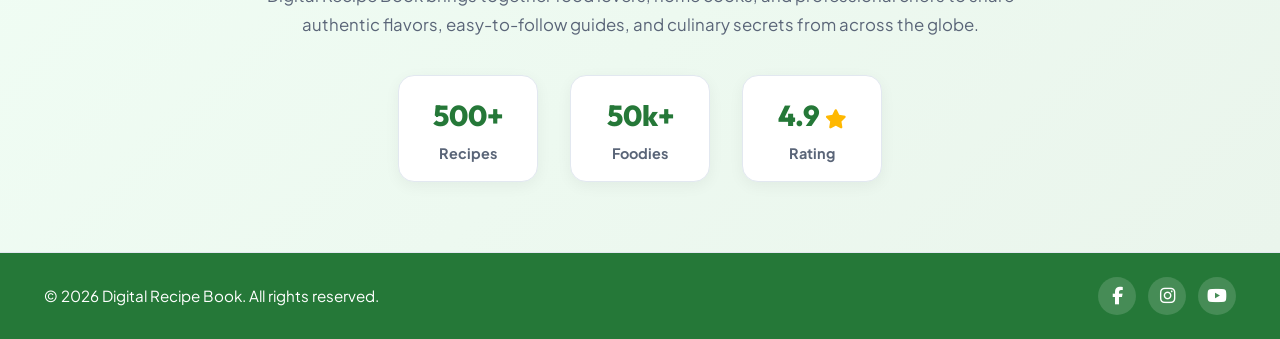
==== commit 3869e1d3: "Add styling for about section" ====
--- a/index.html
+++ b/index.html
@@ -154,7 +154,7 @@
                     <span class="stat-label">Foodies</span>
                 </div>
                 <div class="stat-item">
-                    <span class="stat-num">4.9â˜…</span>
+                    <span class="stat-num">4.9 <i class="fa-solid fa-star" style="color: #ffb800; font-size: 1.2rem;"></i></span>
                     <span class="stat-label">Rating</span>
                 </div>
             </div>
--- a/styles.css
+++ b/styles.css
@@ -1184,3 +1184,112 @@
     object-fit: cover;
 }
 
+/* ==========================================================================
+   About / Community Section
+   ========================================================================== */
+.about-section {
+    background: linear-gradient(135deg, #f0fdf4 0%, #eaf5ec 100%);
+    padding: 70px 0;
+    text-align: center;
+    border-top: 1px solid #e2e8f0;
+    border-bottom: 1px solid #e2e8f0;
+}
+
+.about-container {
+    max-width: 800px;
+    margin: 0 auto;
+}
+
+.about-container h2 {
+    font-family: var(--font-heading);
+    font-size: 2.2rem;
+    font-weight: 800;
+    color: #1e252b;
+    margin-bottom: 14px;
+}
+
+.about-container p {
+    font-size: 1.05rem;
+    color: var(--text-muted);
+    line-height: 1.7;
+    margin-bottom: 36px;
+}
+
+.stats-row {
+    display: flex;
+    align-items: center;
+    justify-content: center;
+    gap: 32px;
+    flex-wrap: wrap;
+}
+
+.stat-item {
+    display: flex;
+    flex-direction: column;
+    align-items: center;
+    gap: 4px;
+    background: #ffffff;
+    padding: 16px 28px;
+    border-radius: 16px;
+    box-shadow: 0 4px 15px rgba(0, 0, 0, 0.05);
+    border: 1px solid #e2e8f0;
+    min-width: 140px;
+}
+
+.stat-num {
+    font-family: var(--font-heading);
+    font-size: 1.8rem;
+    font-weight: 800;
+    color: var(--primary-green);
+}
+
+.stat-label {
+    font-size: 0.9rem;
+    font-weight: 700;
+    color: var(--text-muted);
+}
+
+/* ==========================================================================
+   Footer Styles
+   ========================================================================== */
+.footer {
+    background-color: var(--primary-green);
+    color: #ffffff;
+    padding: 24px 0;
+    font-size: 0.95rem;
+}
+
+.footer-flex, .footer-container {
+    display: flex;
+    align-items: center;
+    justify-content: space-between;
+    gap: 16px;
+    flex-wrap: wrap;
+}
+
+.social-icons, .social-links {
+    display: flex;
+    align-items: center;
+    gap: 12px;
+}
+
+.social-icons a, .social-links a {
+    color: #ffffff;
+    font-size: 1.1rem;
+    width: 38px;
+    height: 38px;
+    border-radius: 50%;
+    background: rgba(255, 255, 255, 0.15);
+    display: flex;
+    align-items: center;
+    justify-content: center;
+    transition: all 0.3s ease;
+    text-decoration: none;
+}
+
+.social-icons a:hover, .social-links a:hover {
+    background: var(--primary-orange);
+    transform: translateY(-3px);
+}
+
+
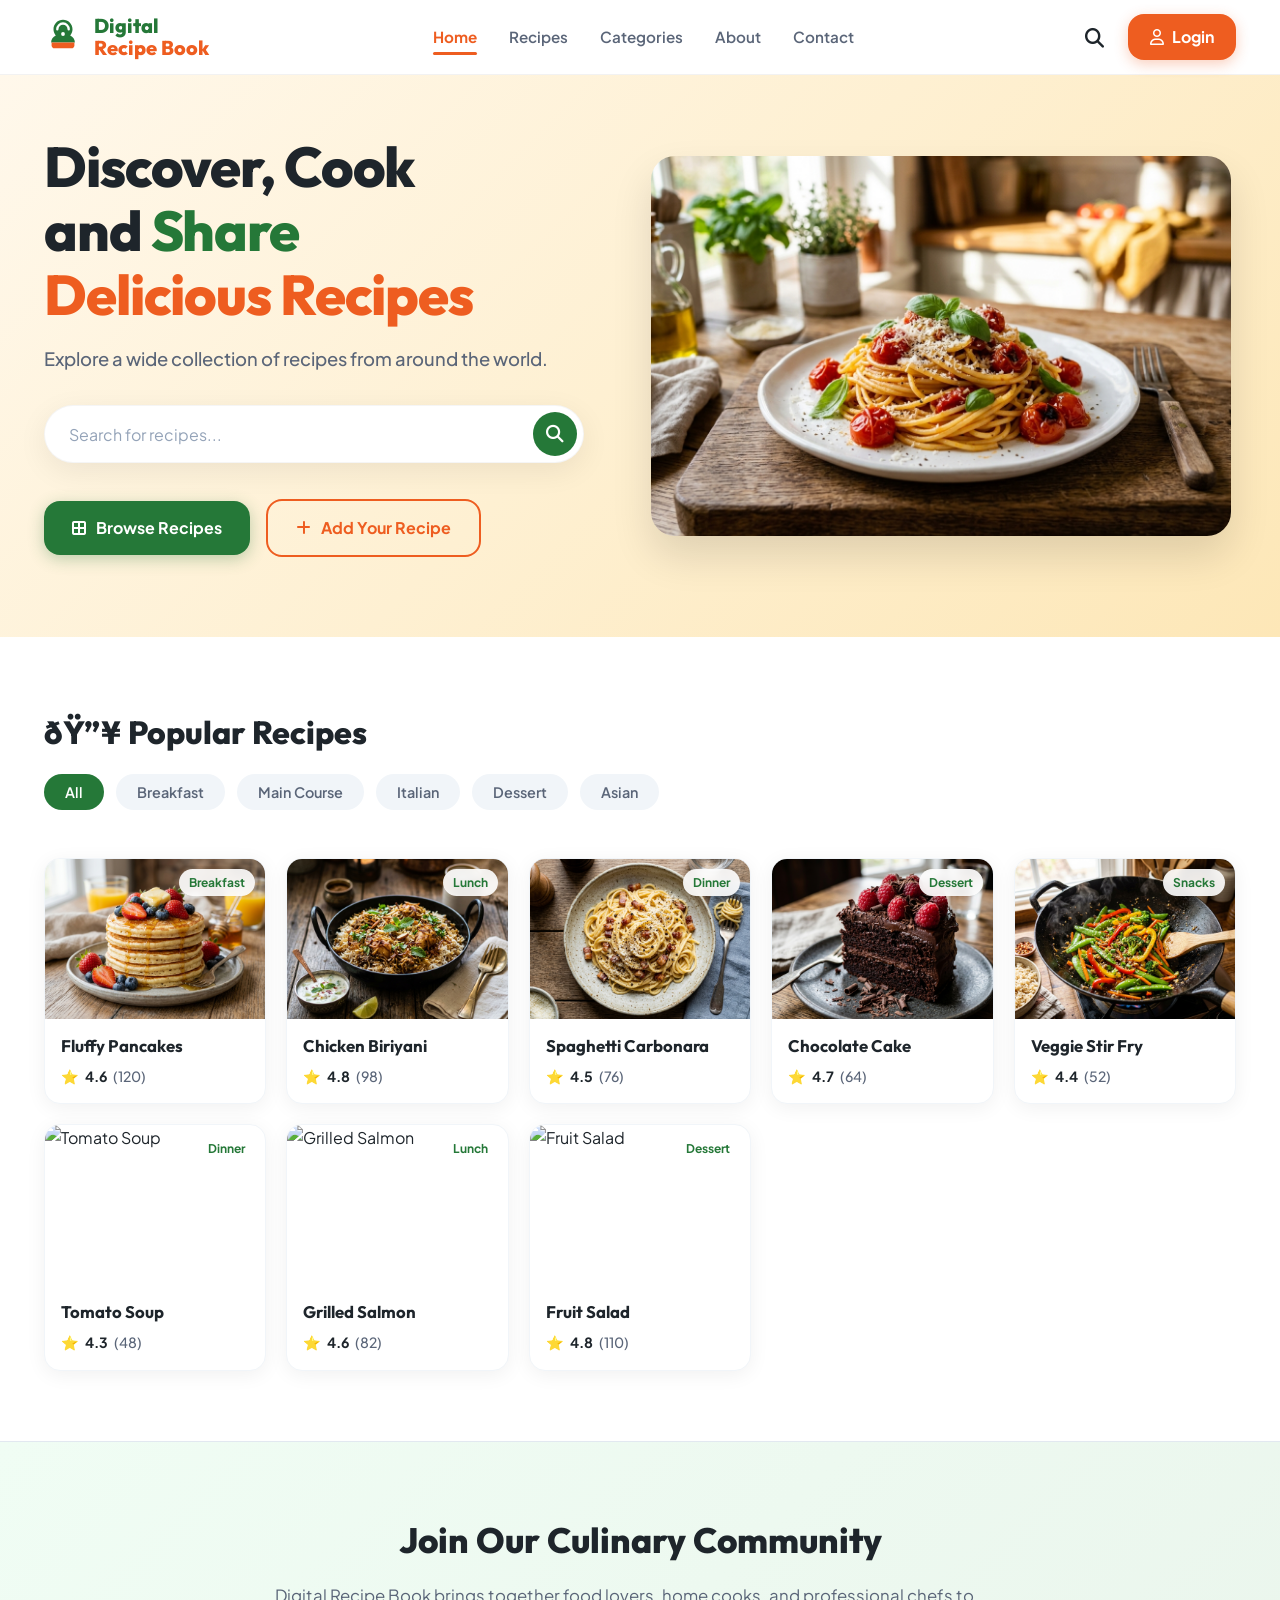
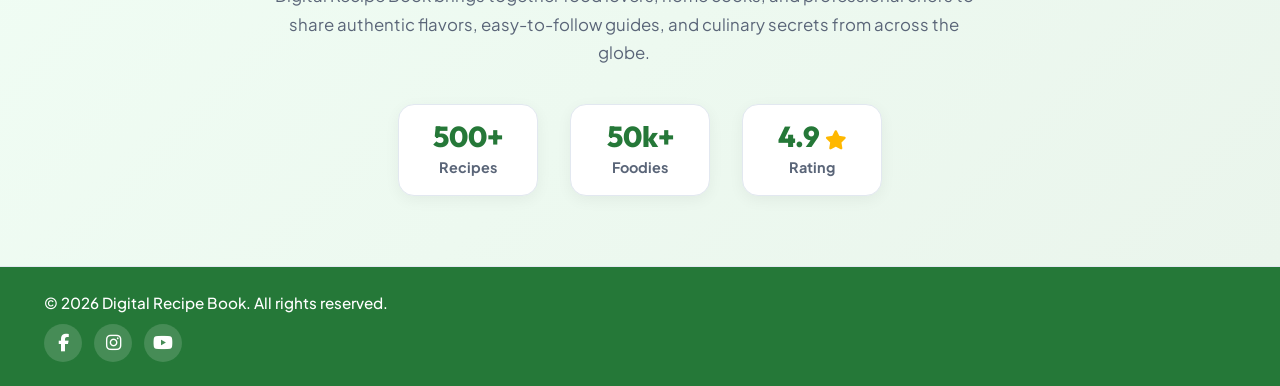
==== commit 6eb7c501: "Merge remote changes" ====
--- a/index.html
+++ b/index.html
@@ -1,4 +1,4 @@
-<!DOCTYPE html>
+﻿<!DOCTYPE html>
 <html lang="en">
 <head>
     <meta charset="UTF-8">
@@ -45,7 +45,7 @@
                 <a href="index.html" class="nav-link active">Home</a>
                 <a href="recipes.php" class="nav-link">Recipes</a>
                 <a href="recipes.php" class="nav-link">Categories</a>
-                <a href="about.html" class="nav-link">About</a>
+                <a href="about.php" class="nav-link">About</a>
                 <a href="contact.html" class="nav-link">Contact</a>
             </nav>
 
--- a/assets/css/style.css
+++ b/assets/css/style.css
@@ -1184,3 +1184,101 @@
     object-fit: cover;
 }
 
+/* ==========================================================================
+   About / Community Section
+   ========================================================================== */
+.about-section {
+    background-color: #ffffff;
+    padding: 60px 0 70px;
+    border-top: 1px solid #f1f5f9;
+}
+
+.about-container {
+    max-width: 1240px;
+    margin: 0 auto;
+}
+
+.about-container h2 {
+    font-family: var(--font-heading, 'Outfit', sans-serif);
+    font-size: 2rem;
+    font-weight: 800;
+    color: #1e252b;
+    margin-bottom: 12px;
+}
+
+.about-container p {
+    font-size: 1rem;
+    color: #5a6578;
+    line-height: 1.6;
+    max-width: 720px;
+    margin-bottom: 28px;
+}
+
+.stats-row {
+    display: flex;
+    align-items: flex-start;
+    gap: 48px;
+}
+
+.stat-item {
+    display: flex;
+    flex-direction: column;
+    align-items: flex-start;
+    gap: 2px;
+}
+
+.stat-num {
+    font-family: var(--font-heading, 'Outfit', sans-serif);
+    font-size: 2.2rem;
+    font-weight: 800;
+    color: #257838;
+    line-height: 1.1;
+}
+
+.stat-label {
+    font-size: 0.9rem;
+    font-weight: 600;
+    color: #8a96a8;
+}
+
+/* ==========================================================================
+   Footer Styles
+   ========================================================================== */
+.footer {
+    background-color: #257838 !important;
+    color: #ffffff !important;
+    padding: 24px 0 !important;
+    width: 100% !important;
+}
+
+.footer .container, .footer-container, .footer-flex {
+    display: flex;
+    flex-direction: column;
+    align-items: flex-start;
+    gap: 8px;
+}
+
+.footer div, .copyright-text {
+    color: #ffffff;
+    font-size: 0.95rem;
+    font-weight: 500;
+}
+
+.social-icons, .social-links {
+    display: flex;
+    align-items: center;
+    gap: 12px;
+}
+
+.social-icons a, .social-links a {
+    color: #ffffff !important;
+    font-size: 1.1rem;
+    text-decoration: none;
+    transition: opacity 0.2s ease, transform 0.2s ease;
+}
+
+.social-icons a:hover, .social-links a:hover {
+    opacity: 0.8;
+    transform: translateY(-2px);
+}
+
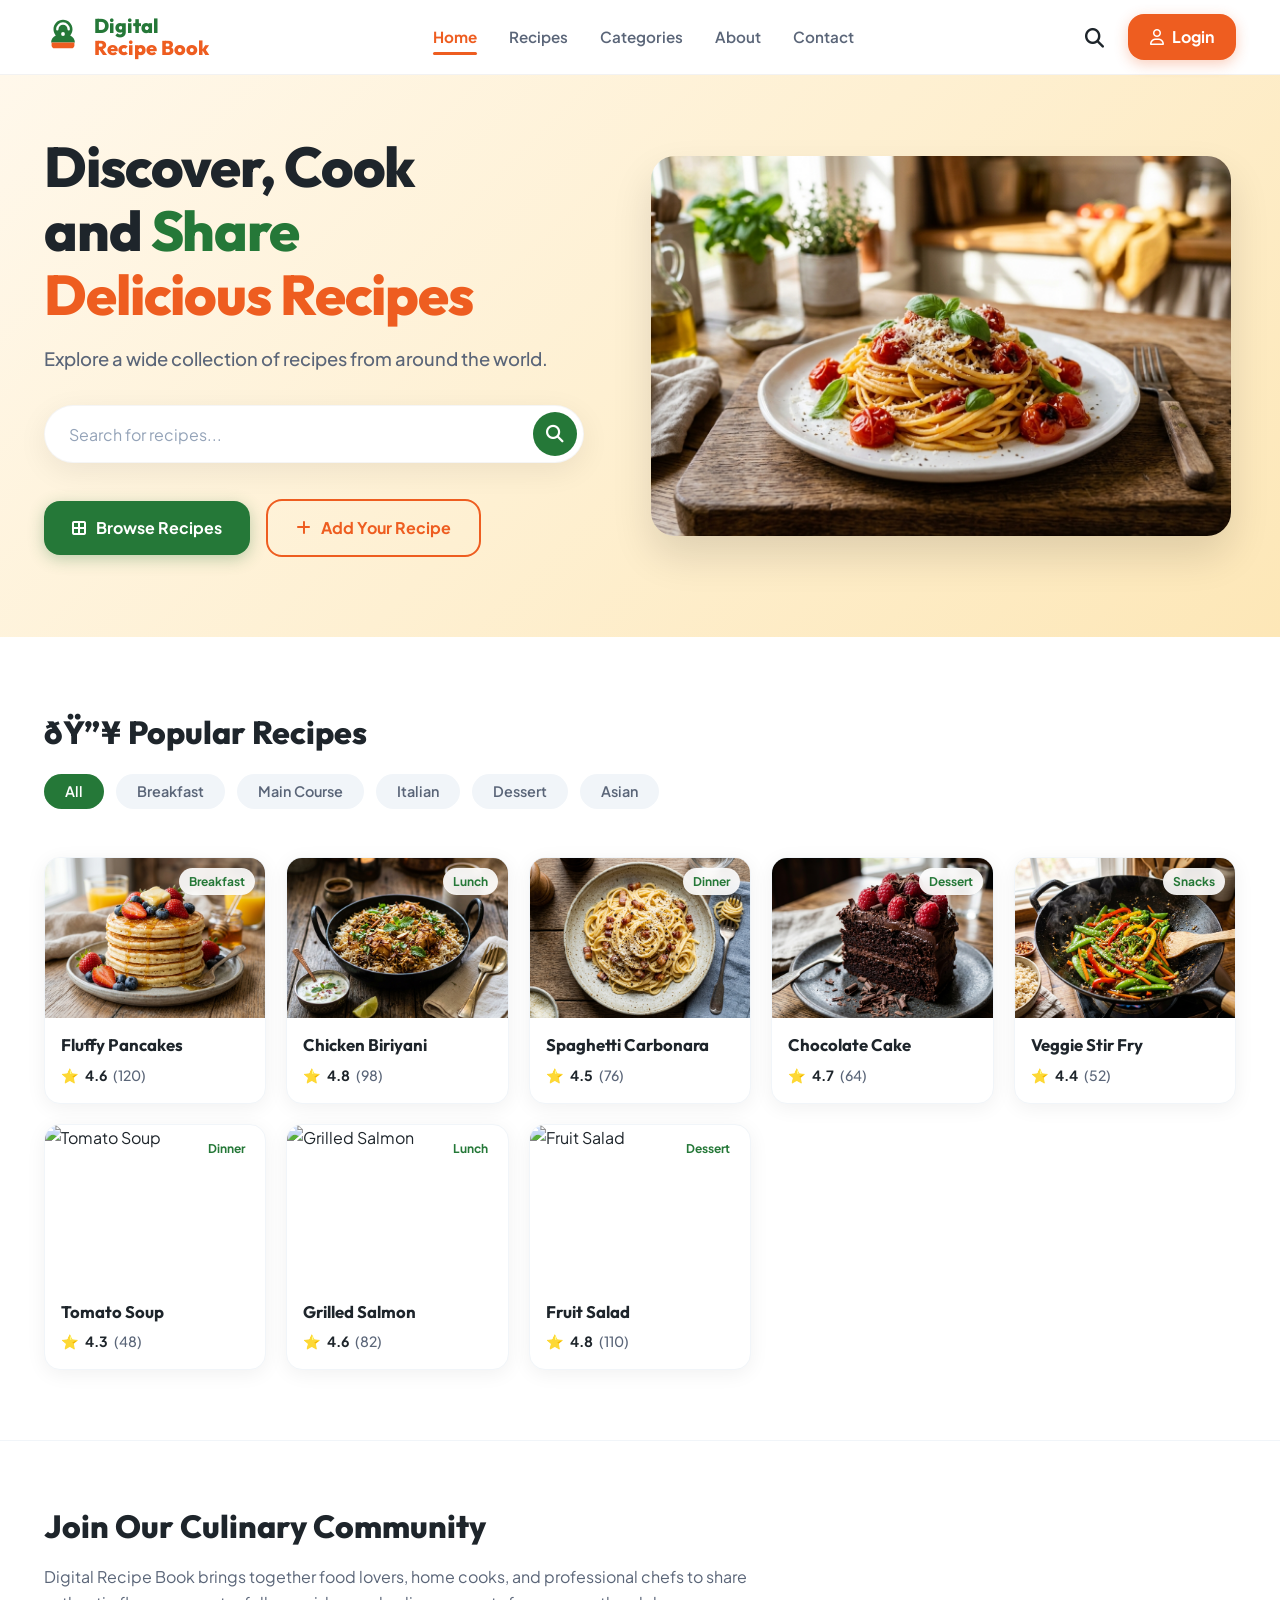
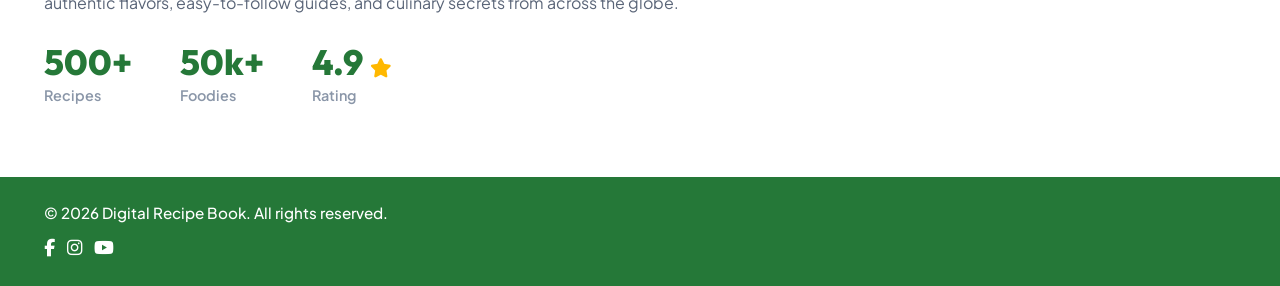
==== commit 317dc870: "Update about and contact pages design" ====
--- a/index.html
+++ b/index.html
@@ -4,24 +4,18 @@
     <meta charset="UTF-8">
     <meta name="viewport" content="width=device-width, initial-scale=1.0">
     <title>Digital Recipe Book - Discover, Cook & Share Recipes</title>
-    
-    
+
     <link rel="preconnect" href="https://fonts.googleapis.com">
     <link rel="preconnect" href="https://fonts.gstatic.com" crossorigin>
     <link href="https://fonts.googleapis.com/css2?family=Plus+Jakarta+Sans:wght@400;600;700;800&family=Outfit:wght@600;700;800&display=swap" rel="stylesheet">
-    
-    
+
     <link rel="stylesheet" href="https://cdnjs.cloudflare.com/ajax/libs/font-awesome/6.4.0/css/all.min.css">
-    
-    
+
     <link rel="stylesheet" href="assets/css/style.css">
     <link rel="stylesheet" href="styles.css">
 </head>
 <body>
 
-    
-    
-    
     <header class="navbar">
         <div class="container nav-container">
             
@@ -40,7 +34,6 @@
                 </div>
             </a>
 
-            
             <nav class="nav-links" id="navLinks">
                 <a href="index.html" class="nav-link active">Home</a>
                 <a href="recipes.php" class="nav-link">Recipes</a>
@@ -49,7 +42,6 @@
                 <a href="contact.html" class="nav-link">Contact</a>
             </nav>
 
-            
             <div class="nav-actions">
                 <button class="search-trigger-btn" id="searchTriggerBtn" title="Search">
                     <i class="fa-solid fa-magnifying-glass"></i>
@@ -62,9 +54,6 @@
         </div>
     </header>
 
-    
-    
-    
     <section class="hero-section" id="home">
         <div class="container hero-container">
             
@@ -78,7 +67,6 @@
                     Explore a wide collection of recipes from around the world.
                 </p>
 
-                
                 <div class="hero-search-box">
                     <input type="text" id="heroSearchInput" placeholder="Search for recipes...">
                     <button id="heroSearchBtn" aria-label="Search">
@@ -86,7 +74,6 @@
                     </button>
                 </div>
 
-                
                 <div class="hero-cta-group">
                     <a href="recipes.php" class="btn btn-primary" id="browseRecipesBtn">
                         <i class="fa-solid fa-border-all"></i>
@@ -99,7 +86,6 @@
                 </div>
             </div>
 
-            
             <div class="hero-image-wrapper">
                 <div class="hero-image-card">
                     <img src="assets/images/hero_pasta_dish.jpg" 
@@ -111,15 +97,11 @@
         </div>
     </section>
 
-    
-    
-    
     <section class="popular-recipes-section" id="recipes">
         <div class="container">
             <div class="section-header">
                 <h2 class="section-title">ðŸ”¥ Popular Recipes</h2>
-                
-                
+
                 <div class="category-filters" id="categoryFilters">
                     <button class="filter-chip active" data-category="all">All</button>
                     <button class="filter-chip" data-category="Breakfast">Breakfast</button>
@@ -130,16 +112,12 @@
                 </div>
             </div>
 
-            
             <div class="recipes-grid" id="recipesGrid">
                 
             </div>
         </div>
     </section>
 
-    
-    
-    
     <section class="about-section" id="about">
         <div class="container about-container">
             <h2>Join Our Culinary Community</h2>
@@ -161,9 +139,6 @@
         </div>
     </section>
 
-    
-    
-    
     <footer class="footer" id="contact">
         <div class="container footer-container">
             <div class="copyright-text">
@@ -177,10 +152,6 @@
         </div>
     </footer>
 
-    
-    
-    
-    
     <div class="modal-overlay" id="recipeModal">
         <div class="modal-content recipe-detail-modal">
             <button class="modal-close" id="closeRecipeModal">&times;</button>
@@ -188,10 +159,8 @@
         </div>
     </div>
 
-    
     <div class="toast" id="toast"></div>
 
-    
     <script src="app.js"></script>
 </body>
 </html>
--- a/assets/css/style.css
+++ b/assets/css/style.css
@@ -1,4 +1,3 @@
-
 
 
 :root {
@@ -24,7 +23,6 @@
     --font-body: 'Plus Jakarta Sans', sans-serif;
 }
 
-
 * {
     margin: 0;
     padding: 0;
@@ -63,14 +61,12 @@
     transition: var(--transition);
 }
 
-
 .text-green { color: var(--primary-green); }
 .text-orange { color: var(--primary-orange); }
 .text-green-bold { color: var(--primary-green); font-weight: 800; }
 .text-orange-bold { color: var(--primary-orange); font-weight: 800; }
 .highlight-green { color: var(--primary-green); font-weight: 800; }
 .highlight-orange { color: var(--primary-orange); font-weight: 800; }
-
 
 .navbar {
     position: sticky;
@@ -204,7 +200,6 @@
     color: var(--text-dark);
 }
 
-
 .hero-section {
     position: relative;
     background: var(--bg-hero);
@@ -258,7 +253,6 @@
     font-weight: 500;
 }
 
-
 .hero-search-box {
     position: relative;
     display: flex;
@@ -303,7 +297,6 @@
     transform: scale(1.05);
 }
 
-
 .hero-cta-group {
     display: flex;
     align-items: center;
@@ -346,7 +339,6 @@
     transform: translateY(-2px);
 }
 
-
 .hero-image-wrapper {
     position: relative;
     display: flex;
@@ -375,7 +367,6 @@
     display: block;
 }
 
-
 .popular-recipes-section {
     padding: 70px 0;
     background-color: #ffffff;
@@ -409,14 +400,20 @@
 }
 
 .filter-chip {
+    display: inline-flex;
+    align-items: center;
+    justify-content: center;
     padding: 8px 20px;
     border-radius: var(--radius-pill);
     background-color: #f1f5f9;
     color: var(--text-muted);
     font-weight: 600;
     font-size: 0.9rem;
+    line-height: 1.2;
     white-space: nowrap;
     border: 1px solid transparent;
+    cursor: pointer;
+    box-sizing: border-box;
 }
 
 .filter-chip:hover {
@@ -428,7 +425,6 @@
     background-color: var(--primary-green);
     color: white;
 }
-
 
 .recipes-grid {
     display: grid;
@@ -453,7 +449,6 @@
         grid-template-columns: 1fr;
     }
 }
-
 
 .recipe-card {
     background-color: #ffffff;
@@ -538,7 +533,6 @@
     font-weight: 500;
 }
 
-
 .login-page-body {
     background-color: #d1d5db;
     min-height: 100vh;
@@ -567,7 +561,6 @@
     overflow: hidden;
     box-shadow: 0 25px 60px rgba(0, 0, 0, 0.15);
 }
-
 
 .login-form-card {
     background-color: #f8fafc;
@@ -777,7 +770,6 @@
     text-decoration: underline;
 }
 
-
 .login-hero-card {
     position: relative;
     overflow: hidden;
@@ -844,7 +836,6 @@
     opacity: 0.95;
     font-weight: 500;
 }
-
 
 .footer-light {
     background-color: #f1f5f9;
@@ -920,7 +911,6 @@
     }
 }
 
-
 .modal-overlay {
     position: fixed;
     inset: 0;
@@ -1015,6 +1005,7 @@
 
 .search-modal-categories {
     display: flex;
+    align-items: center;
     gap: 8px;
     padding: 12px 24px;
     background: #f8fafc;
@@ -1024,15 +1015,20 @@
 }
 
 .search-tag-chip {
-    padding: 5px 14px;
+    display: inline-flex;
+    align-items: center;
+    justify-content: center;
+    padding: 6px 16px;
     border-radius: 999px;
-    font-size: 0.82rem;
+    font-size: 0.85rem;
     font-weight: 600;
+    line-height: 1.2;
     background: #ffffff;
     color: #475569;
     border: 1px solid #cbd5e1;
     cursor: pointer;
     transition: all 0.2s;
+    box-sizing: border-box;
 }
 
 .search-tag-chip:hover, .search-tag-chip.active {
@@ -1147,7 +1143,6 @@
     font-weight: 600;
     color: #475569;
 }
-
 
 .recipe-detail-modal {
     background: #ffffff;
@@ -1184,9 +1179,6 @@
     object-fit: cover;
 }
 
-/* ==========================================================================
-   About / Community Section
-   ========================================================================== */
 .about-section {
     background-color: #ffffff;
     padding: 60px 0 70px;
@@ -1241,9 +1233,6 @@
     color: #8a96a8;
 }
 
-/* ==========================================================================
-   Footer Styles
-   ========================================================================== */
 .footer {
     background-color: #257838 !important;
     color: #ffffff !important;
--- a/styles.css
+++ b/styles.css
@@ -1,4 +1,3 @@
-
 
 
 :root {
@@ -24,7 +23,6 @@
     --font-body: 'Plus Jakarta Sans', sans-serif;
 }
 
-
 * {
     margin: 0;
     padding: 0;
@@ -63,14 +61,12 @@
     transition: var(--transition);
 }
 
-
 .text-green { color: var(--primary-green); }
 .text-orange { color: var(--primary-orange); }
 .text-green-bold { color: var(--primary-green); font-weight: 800; }
 .text-orange-bold { color: var(--primary-orange); font-weight: 800; }
 .highlight-green { color: var(--primary-green); font-weight: 800; }
 .highlight-orange { color: var(--primary-orange); font-weight: 800; }
-
 
 .navbar {
     position: sticky;
@@ -204,7 +200,6 @@
     color: var(--text-dark);
 }
 
-
 .hero-section {
     position: relative;
     background: var(--bg-hero);
@@ -258,7 +253,6 @@
     font-weight: 500;
 }
 
-
 .hero-search-box {
     position: relative;
     display: flex;
@@ -303,7 +297,6 @@
     transform: scale(1.05);
 }
 
-
 .hero-cta-group {
     display: flex;
     align-items: center;
@@ -346,7 +339,6 @@
     transform: translateY(-2px);
 }
 
-
 .hero-image-wrapper {
     position: relative;
     display: flex;
@@ -375,7 +367,6 @@
     display: block;
 }
 
-
 .popular-recipes-section {
     padding: 70px 0;
     background-color: #ffffff;
@@ -409,14 +400,20 @@
 }
 
 .filter-chip {
+    display: inline-flex;
+    align-items: center;
+    justify-content: center;
     padding: 8px 20px;
     border-radius: var(--radius-pill);
     background-color: #f1f5f9;
     color: var(--text-muted);
     font-weight: 600;
     font-size: 0.9rem;
+    line-height: 1.2;
     white-space: nowrap;
     border: 1px solid transparent;
+    cursor: pointer;
+    box-sizing: border-box;
 }
 
 .filter-chip:hover {
@@ -428,7 +425,6 @@
     background-color: var(--primary-green);
     color: white;
 }
-
 
 .recipes-grid {
     display: grid;
@@ -453,7 +449,6 @@
         grid-template-columns: 1fr;
     }
 }
-
 
 .recipe-card {
     background-color: #ffffff;
@@ -538,7 +533,6 @@
     font-weight: 500;
 }
 
-
 .login-page-body {
     background-color: #d1d5db;
     min-height: 100vh;
@@ -567,7 +561,6 @@
     overflow: hidden;
     box-shadow: 0 25px 60px rgba(0, 0, 0, 0.15);
 }
-
 
 .login-form-card {
     background-color: #f8fafc;
@@ -777,7 +770,6 @@
     text-decoration: underline;
 }
 
-
 .login-hero-card {
     position: relative;
     overflow: hidden;
@@ -844,7 +836,6 @@
     opacity: 0.95;
     font-weight: 500;
 }
-
 
 .footer-light {
     background-color: #f1f5f9;
@@ -920,7 +911,6 @@
     }
 }
 
-
 .modal-overlay {
     position: fixed;
     inset: 0;
@@ -1015,6 +1005,7 @@
 
 .search-modal-categories {
     display: flex;
+    align-items: center;
     gap: 8px;
     padding: 12px 24px;
     background: #f8fafc;
@@ -1024,15 +1015,20 @@
 }
 
 .search-tag-chip {
-    padding: 5px 14px;
+    display: inline-flex;
+    align-items: center;
+    justify-content: center;
+    padding: 6px 16px;
     border-radius: 999px;
-    font-size: 0.82rem;
+    font-size: 0.85rem;
     font-weight: 600;
+    line-height: 1.2;
     background: #ffffff;
     color: #475569;
     border: 1px solid #cbd5e1;
     cursor: pointer;
     transition: all 0.2s;
+    box-sizing: border-box;
 }
 
 .search-tag-chip:hover, .search-tag-chip.active {
@@ -1147,7 +1143,6 @@
     font-weight: 600;
     color: #475569;
 }
-
 
 .recipe-detail-modal {
     background: #ffffff;
@@ -1184,87 +1179,78 @@
     object-fit: cover;
 }
 
-/* ==========================================================================
-   About / Community Section
-   ========================================================================== */
 .about-section {
-    background: linear-gradient(135deg, #f0fdf4 0%, #eaf5ec 100%);
-    padding: 70px 0;
-    text-align: center;
-    border-top: 1px solid #e2e8f0;
-    border-bottom: 1px solid #e2e8f0;
+    background-color: #ffffff;
+    padding: 60px 0 70px;
+    border-top: 1px solid #f1f5f9;
 }
 
 .about-container {
-    max-width: 800px;
+    max-width: 1240px;
     margin: 0 auto;
 }
 
 .about-container h2 {
-    font-family: var(--font-heading);
+    font-family: var(--font-heading, 'Outfit', sans-serif);
+    font-size: 2rem;
+    font-weight: 800;
+    color: #1e252b;
+    margin-bottom: 12px;
+}
+
+.about-container p {
+    font-size: 1rem;
+    color: #5a6578;
+    line-height: 1.6;
+    max-width: 720px;
+    margin-bottom: 28px;
+}
+
+.stats-row {
+    display: flex;
+    align-items: flex-start;
+    gap: 48px;
+}
+
+.stat-item {
+    display: flex;
+    flex-direction: column;
+    align-items: flex-start;
+    gap: 2px;
+}
+
+.stat-num {
+    font-family: var(--font-heading, 'Outfit', sans-serif);
     font-size: 2.2rem;
     font-weight: 800;
-    color: #1e252b;
-    margin-bottom: 14px;
-}
-
-.about-container p {
-    font-size: 1.05rem;
-    color: var(--text-muted);
-    line-height: 1.7;
-    margin-bottom: 36px;
-}
-
-.stats-row {
-    display: flex;
-    align-items: center;
-    justify-content: center;
-    gap: 32px;
-    flex-wrap: wrap;
-}
-
-.stat-item {
-    display: flex;
-    flex-direction: column;
-    align-items: center;
-    gap: 4px;
-    background: #ffffff;
-    padding: 16px 28px;
-    border-radius: 16px;
-    box-shadow: 0 4px 15px rgba(0, 0, 0, 0.05);
-    border: 1px solid #e2e8f0;
-    min-width: 140px;
-}
-
-.stat-num {
-    font-family: var(--font-heading);
-    font-size: 1.8rem;
-    font-weight: 800;
-    color: var(--primary-green);
+    color: #257838;
+    line-height: 1.1;
 }
 
 .stat-label {
     font-size: 0.9rem;
-    font-weight: 700;
-    color: var(--text-muted);
-}
-
-/* ==========================================================================
-   Footer Styles
-   ========================================================================== */
+    font-weight: 600;
+    color: #8a96a8;
+}
+
 .footer {
-    background-color: var(--primary-green);
+    background-color: #257838 !important;
+    color: #ffffff !important;
+    padding: 24px 0 !important;
+    width: 100% !important;
+}
+
+.footer .container, .footer-container, .footer-flex {
+    display: flex;
+    flex-direction: column;
+    align-items: flex-start;
+    gap: 8px;
+}
+
+.footer div, .copyright-text {
     color: #ffffff;
-    padding: 24px 0;
     font-size: 0.95rem;
-}
-
-.footer-flex, .footer-container {
-    display: flex;
-    align-items: center;
-    justify-content: space-between;
-    gap: 16px;
-    flex-wrap: wrap;
+    font-weight: 500;
 }
 
 .social-icons, .social-links {
@@ -1274,22 +1260,14 @@
 }
 
 .social-icons a, .social-links a {
-    color: #ffffff;
+    color: #ffffff !important;
     font-size: 1.1rem;
-    width: 38px;
-    height: 38px;
-    border-radius: 50%;
-    background: rgba(255, 255, 255, 0.15);
-    display: flex;
-    align-items: center;
-    justify-content: center;
-    transition: all 0.3s ease;
     text-decoration: none;
+    transition: opacity 0.2s ease, transform 0.2s ease;
 }
 
 .social-icons a:hover, .social-links a:hover {
-    background: var(--primary-orange);
-    transform: translateY(-3px);
-}
-
-
+    opacity: 0.8;
+    transform: translateY(-2px);
+}
+
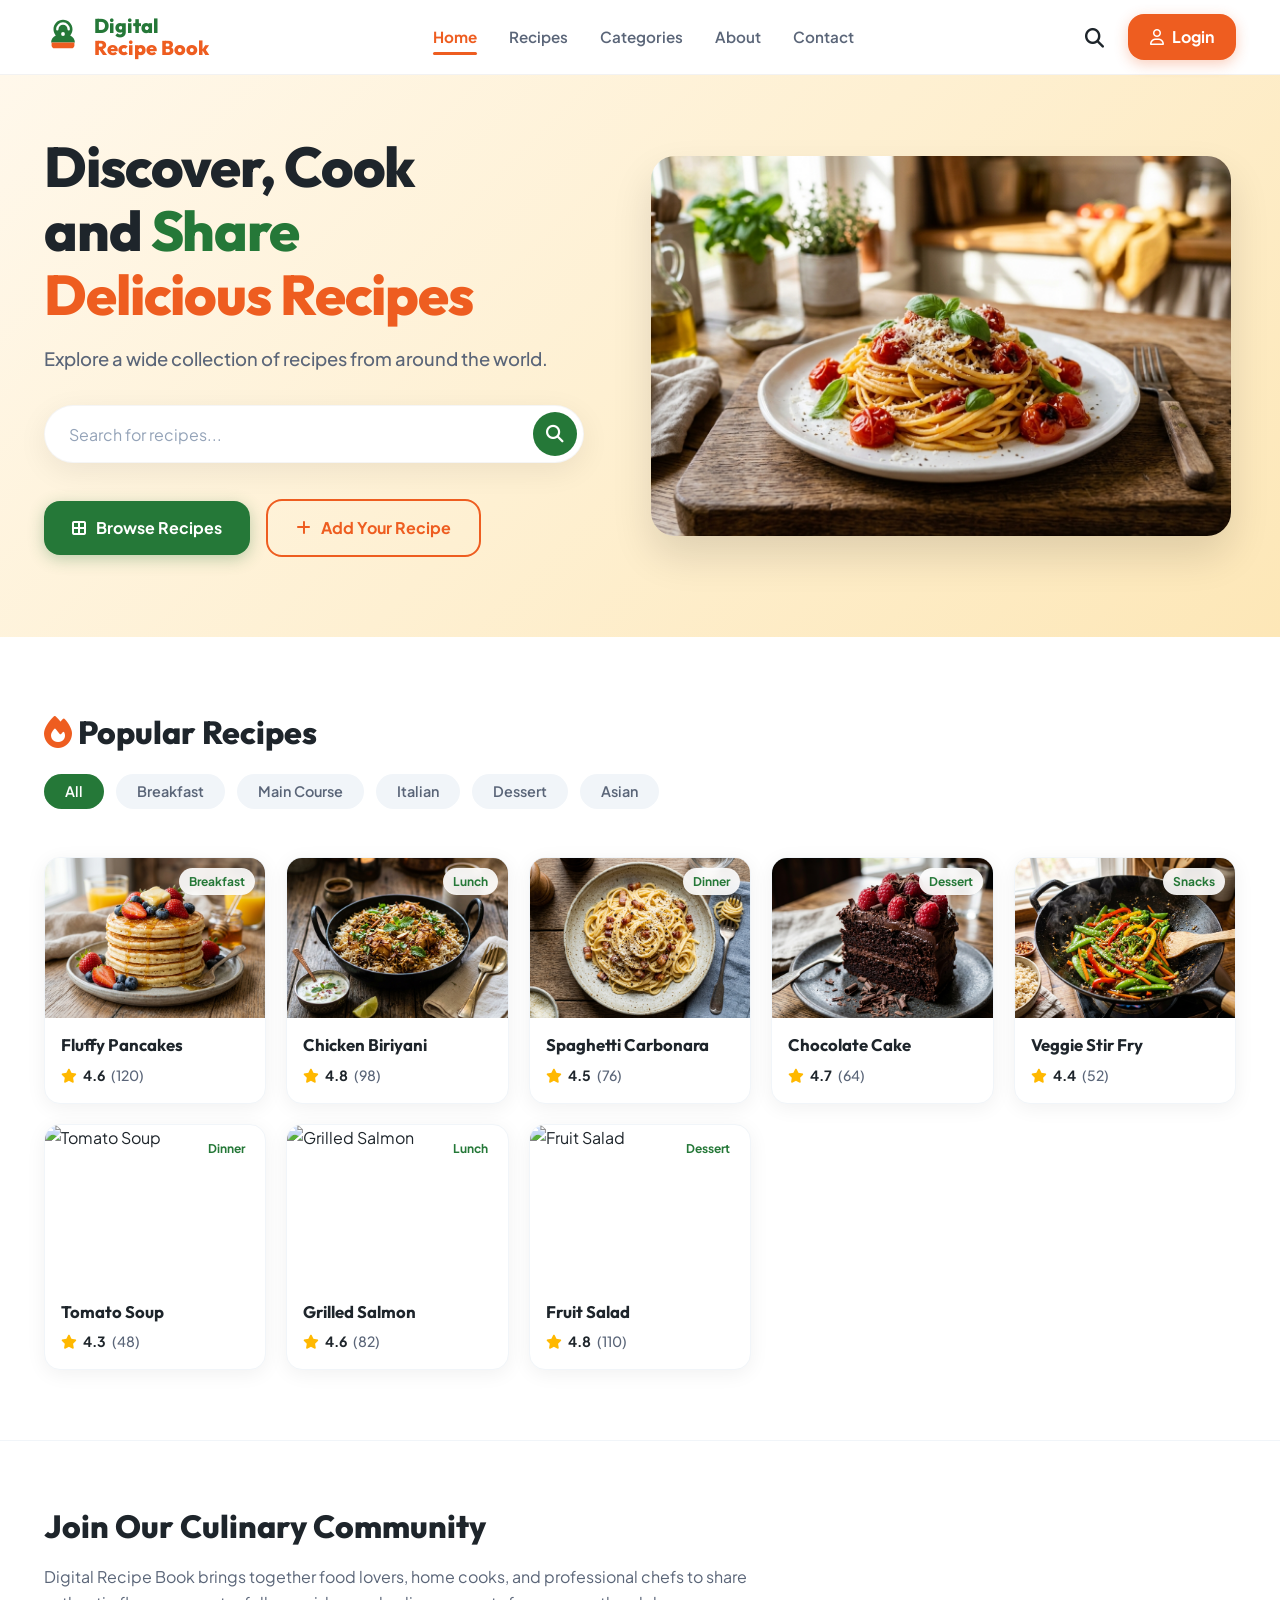
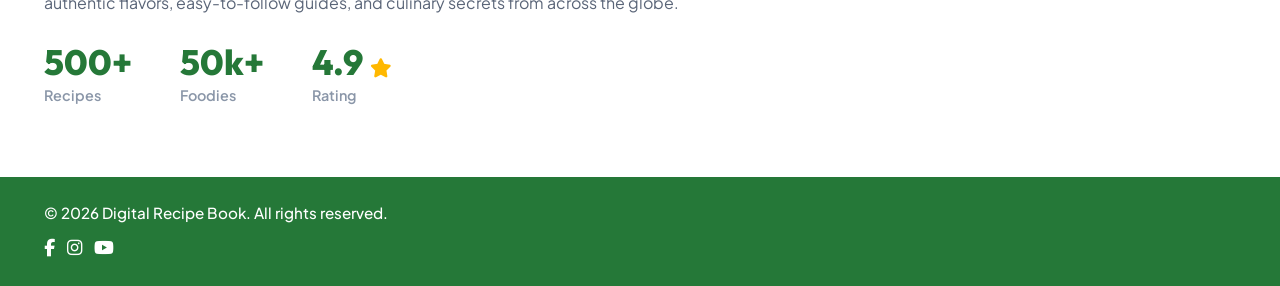
==== commit 3f4a2c32: "Final project updates" ====
--- a/index.html
+++ b/index.html
@@ -1,4 +1,4 @@
-﻿<!DOCTYPE html>
+<!DOCTYPE html>
 <html lang="en">
 <head>
     <meta charset="UTF-8">
@@ -100,7 +100,7 @@
     <section class="popular-recipes-section" id="recipes">
         <div class="container">
             <div class="section-header">
-                <h2 class="section-title">ðŸ”¥ Popular Recipes</h2>
+                <h2 class="section-title"><i class="fa-solid fa-fire text-orange"></i> Popular Recipes</h2>
 
                 <div class="category-filters" id="categoryFilters">
                     <button class="filter-chip active" data-category="all">All</button>
